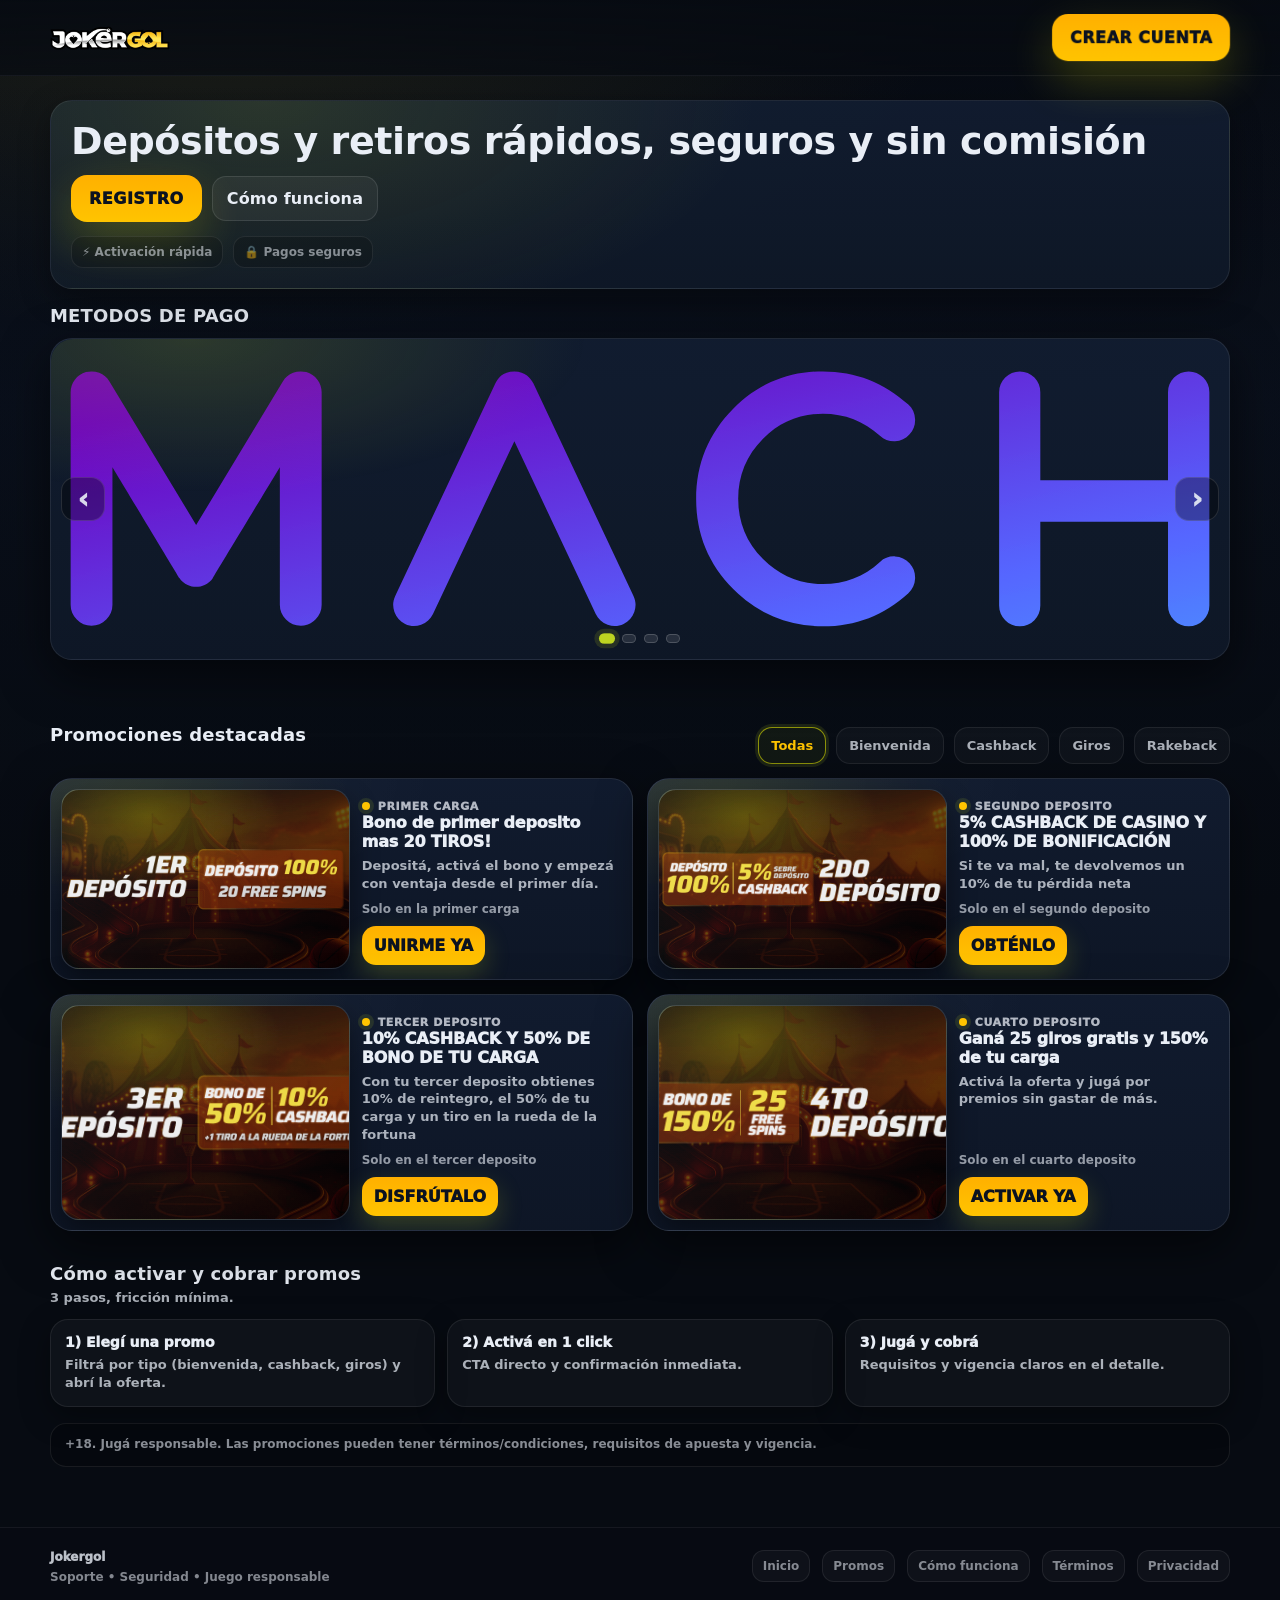
==== index.html @ 328d4dd5 "v" ====
<!doctype html>
<html lang="es">

<head>
  <meta charset="utf-8" />
  <meta name="viewport" content="width=device-width,initial-scale=1" />
  <meta name="theme-color" content="#070b12" />
  <link rel="shortcut icon" href="img/favicon.ico" type="image/x-icon">
  <title>JOKERGOL</title>
  <meta name="description"
    content="Activá bonos, giros gratis y cashback. Promociones del casino con acceso rápido y CTA directo." />
  <link rel="stylesheet" href="style.css">

  <script>
!function(f,b,e,v,n,t,s)
{if(f.fbq)return;n=f.fbq=function(){n.callMethod?
n.callMethod.apply(n,arguments):n.queue.push(arguments)};
if(!f._fbq)f._fbq=n;n.push=n;n.loaded=!0;n.version='2.0';
n.queue=[];t=b.createElement(e);t.async=!0;
t.src=v;s=b.getElementsByTagName(e)[0];
s.parentNode.insertBefore(t,s)}(window, document,'script',
'https://connect.facebook.net/en_US/fbevents.js');
fbq('init', '1250028516753389');
fbq('track', 'PageView');
</script>
<noscript><img height="1" width="1" style="display:none"
src="https://www.facebook.com/tr?id=1250028516753389&ev=PageView&noscript=1"
/></noscript>


</head>

<body>
  <header class="topbar" role="banner">
    <div class="container">
      <div class="topbar__row">
        <a class="brand" href="#top" aria-label="EPICBET">
          <div class="brand__logo"><img src="img/jokergol.png" onclick="registroEpic()" alt=""></div>
        </a>



        <div class="top-actions">
          <a class="btn btn--lime btn--xl btn--zoom" onclick="registroEpic()">CREAR CUENTA</a>
        </div>
      </div>
    </div>
  </header>

  <main id="top">
    <section class="hero" id="casino">
      <div class="container">
        <div class="hero__wrap">
          <div class="hero__card">
            <h1 class="hero__h1">Depósitos y retiros rápidos, seguros y sin comisión</h1>
            <p class="hero__p">

            </p>

            <div class="hero__cta">
              <a class="btn btn--lime btn--xl" id="registro" onclick="registroEpic()"
                aria-label="Registrate para ver promociones">
                Registro
              </a>
              <a class="btn btn--ghost" href="#como" aria-label="Cómo funciona">Cómo funciona</a>
            </div>

            <div class="trust" aria-label="Indicadores de confianza">
              <span>⚡ Activación rápida</span>
              <span>🔒 Pagos seguros</span>
            </div>
          </div>


          <div class="metodo_de_pago">
            <h1 class="section__title">METODOS DE PAGO</h1>
            <section class="carousel-section" aria-label="Carrusel de promociones">
              <div class="carousel" id="promoCarousel">
                <div class="carousel__viewport">
                  <div class="carousel__track">

                    <article class="carousel__slide">
                      <img src="img/mach.svg" alt="Promo 1" loading="lazy">
                    </article>

                    <article class="carousel__slide">
                      <img src="img/webpay.svg" alt="Promo 3" loading="lazy">
                    </article>

                    <article class="carousel__slide">
                      <img src="img/skrill.png" alt="Promo 2" loading="lazy">
                    </article>
                    
                    <article class="carousel__slide">
                      <img src="img/bt_clp.svg" alt="Promo 2" loading="lazy">
                    </article>

                  </div>
                </div>

                <button class="carousel__btn carousel__btn--prev" type="button" aria-label="Anterior">‹</button>
                <button class="carousel__btn carousel__btn--next" type="button" aria-label="Siguiente">›</button>

                <div class="carousel__dots" aria-label="Indicadores"></div>
              </div>
            </section>
          </div>
        </div>
    </section>
    </div>

    <section id="promos" class="section" aria-label="Promociones del casino">
      <div class="container">
        <div class="section__head">
          <div>
            <h2 class="section__title">Promociones destacadas</h2>
            <br>
          </div>

          <div class="filters" role="toolbar" aria-label="Filtros de promociones">
            <button class="tag" type="button" aria-pressed="true" data-filter="all">Todas</button>
            <button class="tag" type="button" aria-pressed="false" data-filter="welcome">Bienvenida</button>
            <button class="tag" type="button" aria-pressed="false" data-filter="cashback">Cashback</button>
            <button class="tag" type="button" aria-pressed="false" data-filter="freespins">Giros</button>
            <button class="tag" type="button" aria-pressed="false" data-filter="events">Rakeback</button>
          </div>
        </div>

        <div class="promo-grid" id="promoGrid">
          <article class="promo" data-type="welcome">
            <div class="promo__media">
              <div class="promo__img" aria-label="Bono de casino de bienvenida">
                <img src="img/promos//01-1erDepósito-880x440.jpg.jpeg" alt="Bono de casino de bienvenida" onerror="this.remove();" />
              </div>
            </div>
            <div class="promo__content">
              <div>
                <div class="promo__kicker"><span class="dot"></span>Primer carga</div>
                <h3 class="promo__title">Bono de primer deposito mas 20 TIROS!</h3>
                <p class="promo__desc">Depositá, activá el bono y empezá con ventaja desde el primer día.</p>
              </div>
              <div class="promo__footer">
                <div class="promo__meta">Solo en la primer carga</div>
                <button class="promo__cta" type="button" onclick="uniteEpic ()">UNIRME YA</button>
              </div>
            </div>
          </article>

          <article class="promo" data-type="cashback">
            <div class="promo__media">
              <div class="promo__img" aria-label="CASHBACK">
                <img src="img/promos/02-2doDepósito-880x440.jpg.jpeg" alt="Cashback semanal" onerror="this.remove();" />
              </div>
            </div>
            <div class="promo__content">
              <div>
                <div class="promo__kicker"><span class="dot"></span>Segundo deposito</div>
                <h3 class="promo__title">5% CASHBACK DE CASINO Y 100% DE BONIFICACIÓN</h3>
                <p class="promo__desc">Si te va mal, te devolvemos un 10% de tu pérdida neta</p>
              </div>
              <div class="promo__footer">
                <div class="promo__meta">Solo en el segundo deposito</div>
                <button class="promo__cta" type="button" onclick="cashBack()">OBTÉNLO</button>
              </div>
            </div>
          </article>

          <article class="promo" data-type="events">
            <div class="promo__media">
              <div class="promo__img" aria-label="Promo mundial">
                <img src="img/promos/03-3erDepósito-880x440.jpg.jpeg" alt="Promo épica mundial" onerror="this.remove();" />
              </div>
            </div>
            <div class="promo__content">
              <div>
                <div class="promo__kicker"><span class="dot"></span> Tercer deposito </div>
                <h3 class="promo__title">10% CASHBACK Y 50% DE BONO DE TU CARGA</h3>
                <p class="promo__desc">Con tu tercer deposito obtienes 10% de reintegro, el 50% de tu carga y un tiro en la rueda de la fortuna</p>
              </div>
              <div class="promo__footer">
                <div class="promo__meta">Solo en el tercer deposito</div>
                <button class="promo__cta" type="button" onclick="rakeBack()">DISFRÚTALO</button>
              </div>
            </div>
          </article>

          <article class="promo" data-type="freespins">
            <div class="promo__media">
              <div class="promo__img" aria-label="Gana 100 giros gratis">
                <img src="img/promos/04-4toDepósito-880x440.jpg.jpeg" alt="100 giros gratis" onerror="this.remove();" />
              </div>
            </div>
            <div class="promo__content">
              <div>
                <div class="promo__kicker"><span class="dot"></span> Cuarto deposito</div>
                <h3 class="promo__title">Ganá 25 giros gratis y 150% de tu carga</h3>
                <p class="promo__desc">Activá la oferta y jugá por premios sin gastar de más.</p>
              </div>
              <div class="promo__footer">
                <div class="promo__meta">Solo en el cuarto deposito</div>
                <button class="promo__cta" type="button" onclick="registroEpic()">ACTIVAR YA</button>
              </div>
            </div>
          </article>
        </div>

        <section id="como" class="section" aria-label="Cómo funciona">
          <div class="section__head" style="margin-top:18px;">
            <div>
              <h2 class="section__title">Cómo activar y cobrar promos</h2>
              <p class="section__sub">3 pasos, fricción mínima.</p>
            </div>
          </div>

          <div class="steps">
            <div class="step">
              <h3>1) Elegí una promo</h3>
              <p>Filtrá por tipo (bienvenida, cashback, giros) y abrí la oferta.</p>
            </div>
            <div class="step">
              <h3>2) Activá en 1 click</h3>
              <p>CTA directo y confirmación inmediata.</p>
            </div>
            <div class="step">
              <h3>3) Jugá y cobrá</h3>
              <p>Requisitos y vigencia claros en el detalle.</p>
            </div>
          </div>

          <div class="fineprint">
            +18. Jugá responsable. Las promociones pueden tener términos/condiciones, requisitos de apuesta y vigencia.
          </div>
        </section>
      </div>
    </section>

    <footer>
      <div class="container">
        <div class="footer__row">
          <div>
            <div style="font-weight:1000; color: rgba(233,238,246,.8); margin-bottom:6px;">Jokergol</div>
            <div>Soporte • Seguridad • Juego responsable</div>
          </div>
          <div class="footer__links" aria-label="Links legales y soporte">
            <a href="#top">Inicio</a>
            <a href="#promos">Promos</a>
            <a href="#como">Cómo funciona</a>
            <a href="#!" aria-label="Términos y condiciones">Términos</a>
            <a href="#!" aria-label="Política de privacidad">Privacidad</a>
          </div>
        </div>
      </div>
    </footer>

    <div class="sticky" role="region" aria-label="Acción rápida">
      <div class="sticky__row">
        <div class="sticky__text">
          Registrate y activá promos
          <small>Bonos, cashback y giros</small>
        </div>
        <a class="btn btn--lime btn--xl btn--zoom" onclick="registroEpic()">JUGAR AHORA</a>
      </div>
    </div>
  </main>

  <script src="script.js"></script>
  <script defer src="/_vercel/insights/script.js"></script>
</body>

</html>
---- style.css ----
:root{
      --bg-0:#070b12;
      --bg-1:#0b1220;
      --bg-2:#0f1a2c;
      --card:#121d31;
      --card-2:#0f1828;
      --stroke: rgba(255,255,255,.09);
      --text:#e9eef6;
      --muted: rgba(233,238,246,.72);
      --muted-2: rgba(233,238,246,.55);
      --lime:#ffc400;
      --lime-2:#ffb000;
      --shadow: 0 16px 48px rgba(0,0,0,.55);
      --shadow-soft: 0 10px 30px rgba(0,0,0,.38);
      --radius: 18px;
      --radius-lg: 22px;
      --container: 1180px;
    }

    *{ box-sizing:border-box; }
    html,body{ height:100%; background: var(--bg-0); }
    body{
      margin:0;
      font-family: ui-sans-serif, system-ui, -apple-system, Segoe UI, Roboto, Arial, "Noto Sans", "Helvetica Neue", sans-serif;
      color:var(--text);
      overflow-x:hidden;
      background:
        radial-gradient(1100px 520px at 18% 0%, rgba(116, 107, 35, 0.185), transparent 65%),
        radial-gradient(900px 420px at 78% 18%, rgba(0, 0, 0, 0.1), transparent 60%),
        linear-gradient(180deg, var(--bg-0), var(--bg-1) 45%, var(--bg-0));
      background-attachment: fixed;
    }

    main{
      background: linear-gradient(180deg, rgba(7,11,18,0), rgba(7,11,18,.35) 12%, rgba(7,11,18,.85));
      min-height: 100vh;
    }

    a{ color:inherit; text-decoration:none; }
    img{ max-width:100%; display:block; }
    button{ font:inherit; }

    .container{
      width:min(var(--container), calc(100% - 32px));
      margin-inline:auto;
    }

    /* Topbar */
    .topbar{
      position:sticky;
      top:0;
      z-index:50;
      background: linear-gradient(180deg, rgba(7,11,18,.96), rgba(7,11,18,.72));
      backdrop-filter: blur(10px);
      border-bottom: 1px solid rgba(255,255,255,.06);
    }
    .topbar__row{
      display:flex;
      align-items:center;
      justify-content:space-between;
      gap:16px;
      padding:14px 0;
    }

    .brand{
      display:flex;
      align-items:center;
      gap:12px;
      min-width: 160px;
    }
    .brand__logo{
      width:120px;
      height:28px;
      border-radius:10px;
      display:grid;
      place-items:center;
      font-weight:900;
      letter-spacing:.7px;
      color: var(--lime);
      text-transform:uppercase;
      user-select:none;
    }

    .nav{
      display:flex;
      align-items:center;
      gap:10px;
      flex-wrap:wrap;
      justify-content:center;
    }
    .pill{
      padding:10px 14px;
      border-radius: 12px;
      border: 1px solid rgba(255,255,255,.08);
      background: rgba(255,255,255,.03);
      color: var(--muted);
      font-weight:700;
      font-size:14px;
      transition: transform .12s ease, border-color .12s ease, color .12s ease;
      white-space:nowrap;
    }
    .pill:hover{ transform: translateY(-1px); border-color: rgba(255,255,255,.16); color: var(--text); }
    .pill--active{
      border-color: rgba(0, 0, 0, 0.55);
      box-shadow: 0 0 0 3px rgba(189,212,33,.12);
      color: var(--lime);
      background: rgba(189,212,33,.06);
    }

    .top-actions{
      display:flex;
      align-items:center;
      gap:10px;
      min-width: 260px;
      justify-content:flex-end;
    }
    .badge{
      display:inline-flex;
      align-items:center;
      gap:8px;
      padding:10px 12px;
      border-radius: 14px;
      border: 1px solid rgba(255,255,255,.08);
      background: rgba(255,255,255,.03);
      color: var(--muted);
      font-weight:700;
      font-size:13px;
    }

    .btn{
      display:inline-flex;
      align-items:center;
      justify-content:center;
      gap:10px;
      border:0;
      cursor:pointer;
      user-select:none;
      border-radius: 14px;
      font-weight:900;
      letter-spacing:.2px;
      transition: transform .12s ease, filter .12s ease, box-shadow .12s ease;
      white-space:nowrap;
    }
    .btn:active{ transform: translateY(1px); }

    .btn--lime{
      background: linear-gradient(180deg, var(--lime-2), var(--lime));
      color:#0b1220;
      padding:12px 14px;
      box-shadow: 0 10px 30px rgba(244, 248, 3, 0.22);
    }
    .btn--lime:hover{ filter: brightness(1.03); }

    .btn--ghost{
      background: rgba(255,255,255,.05);
      border: 1px solid rgba(255,255,255,.10);
      color: var(--text);
      padding:12px 14px;
    }

    .btn--xl{
      padding: 14px 18px;
      border-radius: 16px;
      font-weight: 1000;
      letter-spacing: .5px;
      text-transform: uppercase;
      box-shadow: 0 18px 46px rgba(244, 248, 3, 0.22);
    }

    /* Hero */
    .hero{ 
      padding: 24px 0 12px; 
      display: flex;
      flex-direction: column;
    }
    
    .hero__wrap{
      display:grid;
      grid-template-columns: 1 fr;
      gap:16px;
      align-items:stretch;
    }

    .hero__card{
      border-radius: var(--radius-lg);
      border: 1px solid rgba(255,255,255,.08);
      background:
        radial-gradient(900px 420px at 18% 0%, rgba(189,212,33,.14), transparent 55%),
        linear-gradient(180deg, rgba(18,29,49,.92), rgba(15,24,40,.92));
      box-shadow: var(--shadow-soft);
      padding: 20px;
      overflow:hidden;
      position:relative;
      min-height: 180px;
    }
    .hero__h1{
      margin:0 0 8px;
      font-size: clamp(24px, 3.2vw, 38px);
      line-height: 1.06;
      letter-spacing:-.4px;
    }
    .hero__p{
      margin:0 0 14px;
      color: var(--muted);
      font-size: 15px;
      line-height: 1.45;
      max-width: 58ch;
    }
    .hero__cta{
      display:flex;
      flex-wrap:wrap;
      gap:10px;
      align-items:center;
    }
    .trust{
      display:flex;
      gap:10px;
      flex-wrap:wrap;
      margin-top: 14px;
      color: var(--muted-2);
      font-size: 12px;
      font-weight:700;
    }
    .trust span{
      display:inline-flex;
      align-items:center;
      gap:8px;
      padding:8px 10px;
      border-radius: 12px;
      border: 1px solid rgba(255,255,255,.08);
      background: rgba(0,0,0,.18);
    }

    .hero__side{
      border-radius: var(--radius-lg);
      border: 1px solid rgba(255,255,255,.08);
      background: linear-gradient(180deg, rgba(18,29,49,.92), rgba(15,24,40,.92));
      box-shadow: var(--shadow-soft);
      padding: 16px;
      display:flex;
      flex-direction:column;
      gap:12px;
    }
    .search{
      display:flex;
      align-items:center;
      gap:10px;
      padding: 12px 12px;
      border-radius: 16px;
      border: 1px solid rgba(244, 248, 3,.55);
      background: rgba(0,0,0,.22);
      box-shadow: 0 0 0 3px rgba(189,212,33,.10) inset;
    }
    .search__icon{
      width:16px;height:16px; flex:0 0 auto;
      border:2px solid var(--lime);
      border-radius: 999px;
      position:relative;
      opacity:.95;
    }
    .search__icon::after{
      content:"";
      position:absolute;
      width:8px;height:2px;
      background: var(--lime);
      right:-7px; bottom:-4px;
      transform: rotate(45deg);
      border-radius: 999px;
    }
    .search input{
      width:100%;
      background:transparent;
      border:0;
      outline:0;
      color: var(--text);
      font-weight:800;
      font-size: 14px;
    }
    .search input::placeholder{ color: rgba(233,238,246,.6); font-weight:800; }

    /* Promos */
    .section{ padding: 14px 0 30px; }
    .section__head{
      display:flex;
      align-items:flex-end;
      justify-content:space-between;
      gap:12px;
      margin: 10px 0 14px;
    }
    .section__title{ margin:0; font-size: 18px; letter-spacing:.2px; }
    .section__sub{ margin:6px 0 0; color: var(--muted); font-size: 13px; font-weight:700; }

    .filters{
      display:flex;
      gap:10px;
      flex-wrap:wrap;
      justify-content:flex-end;
    }
    .tag{
      padding:10px 12px;
      border-radius: 14px;
      border: 1px solid rgba(255,255,255,.08);
      background: rgba(255,255,255,.03);
      color: var(--muted);
      font-weight:900;
      font-size: 13px;
      cursor:pointer;
      user-select:none;
      transition: transform .12s ease, border-color .12s ease, color .12s ease;
    }
    .tag:hover{ transform: translateY(-1px); border-color: rgba(255,255,255,.16); color: var(--text); }
    .tag[aria-pressed="true"]{
      border-color: rgba(244, 248, 3,.55);
      box-shadow: 0 0 0 3px rgba(189,212,33,.12);
      background: rgba(189,212,33,.06);
      color: var(--lime);
    }

    .promo-grid{
      display:grid;
      grid-template-columns: repeat(12, 1fr);
      gap:14px;
    }

    .promo{
      grid-column: span 6;
      display:grid;
      grid-template-columns: 1.05fr .95fr;
      gap:12px;
      border-radius: var(--radius-lg);
      border: 1px solid rgba(255,255,255,.09);
      background:
        radial-gradient(700px 250px at 0% 0%, rgba(255,255,255,.06), transparent 55%),
        linear-gradient(180deg, rgba(18,29,49,.92), rgba(15,24,40,.92));
      box-shadow: var(--shadow);
      overflow:hidden;
      position:relative;
      min-height: 148px;
      isolation:isolate;
    }
    .promo::before{
      content:"";
      position:absolute;
      inset:-1px;
      background: radial-gradient(420px 180px at 12% 10%, rgba(244, 248, 3,.18), transparent 55%);
      opacity:.55;
      z-index:0;
      pointer-events:none;
    }
    
    .promo__media{
      position:relative;
      z-index:1;
      padding: 10px 0 10px 10px;
      display:flex;
      align-items:stretch;
    }
    .promo__img{
      width:100%;
      border-radius: 18px;
      border: 1px solid rgba(255,255,255,.10);
      background:
        radial-gradient(240px 140px at 30% 15%, rgba(244, 248, 3,.25), transparent 55%),
        linear-gradient(135deg, rgba(255,255,255,.07), rgba(0,0,0,.22));
      box-shadow: 0 12px 28px rgba(0,0,0,.45);
      overflow:hidden;
      position:relative;
      min-height: 128px;
    }
    .promo__img img{
      width:100%;
      height:100%;
      object-fit:cover;
      opacity:.92;
      mix-blend-mode: screen;
      filter: contrast(1.06) saturate(1.1);
    }
    .promo__content{
      position:relative;
      z-index:1;
      padding: 16px 16px 14px 0;
      display:flex;
      flex-direction:column;
      justify-content:space-between;
      gap:10px;
    }
    .promo__kicker{
      display:inline-flex;
      align-items:center;
      gap:8px;
      font-size: 11px;
      font-weight: 1000;
      color: rgba(233,238,246,.75);
      letter-spacing:.6px;
      text-transform:uppercase;
    }
    .dot{
      width:8px;height:8px;border-radius:999px;
      background: var(--lime);
      box-shadow: 0 0 0 4px rgba(189,212,33,.12);
    }
    .promo__title{
      margin: 0;
      font-size: 16px;
      font-weight: 1000;
      line-height: 1.15;
      letter-spacing: -.2px;
    }
    .promo__desc{
      margin: 6px 0 0;
      color: var(--muted);
      font-size: 13px;
      font-weight:700;
      line-height: 1.35;
    }
    .promo__footer{
      display:flex;
      align-items:center;
      justify-content:space-between;
      gap:10px;
      flex-wrap:wrap;
    }
    .promo__meta{
      color: rgba(233,238,246,.62);
      font-size: 12px;
      font-weight:900;
    }
    .promo__cta{
      padding: 10px 12px;
      border-radius: 14px;
      background: linear-gradient(180deg, var(--lime-2), var(--lime));
      border: 0;
      color:#0b1220;
      font-weight:1000;
      cursor:pointer;
      box-shadow: 0 10px 26px rgba(189,212,33,.22);
      transition: transform .12s ease, filter .12s ease;
    }
    .promo__cta:hover{ filter: brightness(1.03); transform: translateY(-1px); }
    .promo__cta:active{ transform: translateY(1px); }

    /* Steps */
    .steps{
      display:grid;
      grid-template-columns: repeat(12, 1fr);
      gap:12px;
      margin-top: 14px;
    }
    .step{
      grid-column: span 4;
      border-radius: var(--radius);
      border: 1px solid rgba(255,255,255,.08);
      background: rgba(255,255,255,.03);
      padding: 14px;
      box-shadow: var(--shadow-soft);
    }
    .step h3{ margin:0 0 6px; font-size: 14px; font-weight: 1000; }
    .step p{ margin:0; color: var(--muted); font-size: 13px; font-weight:700; line-height: 1.4; }

    .fineprint{
      margin-top: 16px;
      padding: 12px 14px;
      border-radius: 16px;
      border: 1px solid rgba(255,255,255,.08);
      background: rgba(0,0,0,.22);
      color: rgba(233,238,246,.58);
      font-size: 12px;
      line-height: 1.45;
      font-weight:700;
    }

    /* Sticky CTA (mobile) */
    .sticky{
      position:fixed;
      left:0; right:0; bottom:0;
      z-index:60;
      padding: 10px 12px calc(10px + env(safe-area-inset-bottom));
      background: linear-gradient(180deg, rgba(7,11,18,0), rgba(7,11,18,.86) 35%, rgba(7,11,18,.94));
      backdrop-filter: blur(10px);
      display:none;
      border-top: 1px solid rgba(255,255,255,.08);
    }
    .sticky__row{
      display:flex;
      gap:10px;
      align-items:center;
      justify-content:space-between;
      width:min(var(--container), calc(100% - 16px));
      margin:0 auto;
    }
    .sticky__text{
      font-weight:1000;
      font-size: 12px;
      color: rgba(233,238,246,.82);
      line-height:1.15;
    }
    .sticky__text small{
      display:block;
      font-weight:800;
      color: rgba(233,238,246,.62);
      margin-top: 2px;
    }

    footer{
      padding: 22px 0 80px;
      border-top: 1px solid rgba(255,255,255,.06);
      color: rgba(233,238,246,.55);
      font-size: 12px;
      font-weight:700;
      background: rgba(7,11,18,.35);
    }
    .footer__row{
      display:flex;
      gap:12px;
      justify-content:space-between;
      flex-wrap:wrap;
      align-items:flex-start;
    }
    .footer__links{
      display:flex;
      gap:12px;
      flex-wrap:wrap;
    }
    .footer__links a{
      padding:8px 10px;
      border-radius: 12px;
      border: 1px solid rgba(255,255,255,.08);
      background: rgba(255,255,255,.03);
    }

    /* 1) Animación de zoom suave (pulse) */
@keyframes zoomPulse {
  0%, 100% { transform: scale(1); }
  50%      { transform: scale(1.06); }
}

/* 2) Aplicala SOLO al botón registrate (usa una clase) */
.btn--zoom {
  animation: zoomPulse 1.2s ease-in-out infinite;
  transform-origin: center;
  will-change: transform;
}

/* 3) En hover, un toque más (opcional) */
.btn--zoom:hover {
  animation-play-state: paused; /* opcional: pausa el pulso */
  transform: scale(1.08);
}

/* 4) Respeta usuarios con reduce motion */
@media (prefers-reduced-motion: reduce) {
  .btn--zoom { animation: none; }
}

    @media (max-width: 980px){
      .hero__wrap{ grid-template-columns: 1fr; }
      .top-actions{ min-width: unset; }
      .promo{ grid-column: span 12; }
      .steps .step{ grid-column: span 12; }
    }
    @media (max-width: 640px){
      .nav{ display:none; }
      .promo{ grid-template-columns: 1fr; min-height: unset; }
      .promo__media{ padding: 12px; }
      .promo__content{ padding: 0 12px 14px; }
      .promo__img{ min-height: 150px; }
      .sticky{ display:block; }
      footer{ padding-bottom: 120px; }
    }

    @media (prefers-reduced-motion: reduce){
      *{ transition:none !important; scroll-behavior:auto !important; }
    }




      .carousel-section{
    padding: 12px 0 28px;
  }

  .carousel{
    position: relative;
    border-radius: 22px;
    border: 1px solid rgba(255,255,255,.08);
    background: linear-gradient(180deg, rgba(18,29,49,.92), rgba(15,24,40,.92));
    box-shadow: 0 16px 48px rgba(0,0,0,.55);
    overflow: hidden;
  }

  .carousel__viewport{
    overflow: hidden;
    border-radius: 22px;
  }

  .carousel__track{
    display: flex;
    width: 100%;
    transform: translateX(0);
    transition: transform 520ms cubic-bezier(.2,.8,.2,1);
    will-change: transform;
  }

  .carousel__slide{
    min-width: 100%;
    position: relative;
    height: clamp(190px, 26vw, 320px);
    isolation: isolate;
  }

  .carousel__slide::before{
    content:"";
    position:absolute;
    inset:0;
    background: radial-gradient(720px 280px at 12% 0%, rgba(189,212,33,.16), transparent 55%);
    z-index: 1;
    pointer-events:none;
  }

  .carousel__slide img{
    width: 100%;
    height: 100%;
    display:block;
    filter: contrast(1.06) saturate(1.08);
  }

  .carousel__caption{
    position: absolute;
    left: 16px;
    bottom: 14px;
    z-index: 2;
    max-width: min(520px, 90%);
    padding: 12px 14px;
    border-radius: 16px;
    border: 1px solid rgba(255,255,255,.10);
    background: rgba(0,0,0,.35);
    backdrop-filter: blur(6px);
  }

  .carousel__caption h3{
    margin: 0 0 4px;
    font-size: 16px;
    font-weight: 1000;
  }
  .carousel__caption p{
    margin: 0;
    font-size: 13px;
    font-weight: 800;
    color: rgba(233,238,246,.72);
    line-height: 1.35;
  }

  .carousel__btn{
    position:absolute;
    top: 50%;
    transform: translateY(-50%);
    width: 44px;
    height: 44px;
    border-radius: 14px;
    border: 1px solid rgba(255,255,255,.12);
    background: rgba(0,0,0,.35);
    color: rgba(233,238,246,.9);
    font-size: 26px;
    font-weight: 1000;
    cursor: pointer;
    z-index: 3;
    display:grid;
    place-items:center;
    transition: transform .12s ease, filter .12s ease, background .12s ease;
    user-select:none;
  }
  .carousel__btn:hover{
    filter: brightness(1.05);
    background: rgba(0,0,0,.45);
  }
  .carousel__btn:active{
    transform: translateY(-50%) scale(0.98);
  }
  .carousel__btn--prev{ left: 10px; }
  .carousel__btn--next{ right: 10px; }

  .carousel__dots{
    position:absolute;
    left: 0;
    right: 0;
    bottom: 10px;
    z-index: 3;
    display:flex;
    gap: 8px;
    justify-content:center;
    align-items:center;
    padding: 6px 10px;
  }

  .carousel__dot{
    width: 9px;
    height: 9px;
    border-radius: 999px;
    border: 1px solid rgba(255,255,255,.18);
    background: rgba(255,255,255,.10);
    cursor:pointer;
    transition: transform .12s ease, background .12s ease, border-color .12s ease;
  }
  .carousel__dot[aria-current="true"]{
    background: #bdd421;
    border-color: rgba(189,212,33,.7);
    transform: scale(1.15);
    box-shadow: 0 0 0 4px rgba(189,212,33,.14);
  }

  @media (max-width: 640px){
    .carousel__btn{ display:none; }
    .carousel__caption{ left: 12px; right: 12px; }
  }

  @media (prefers-reduced-motion: reduce){
    .carousel__track{ transition: none; }
  }
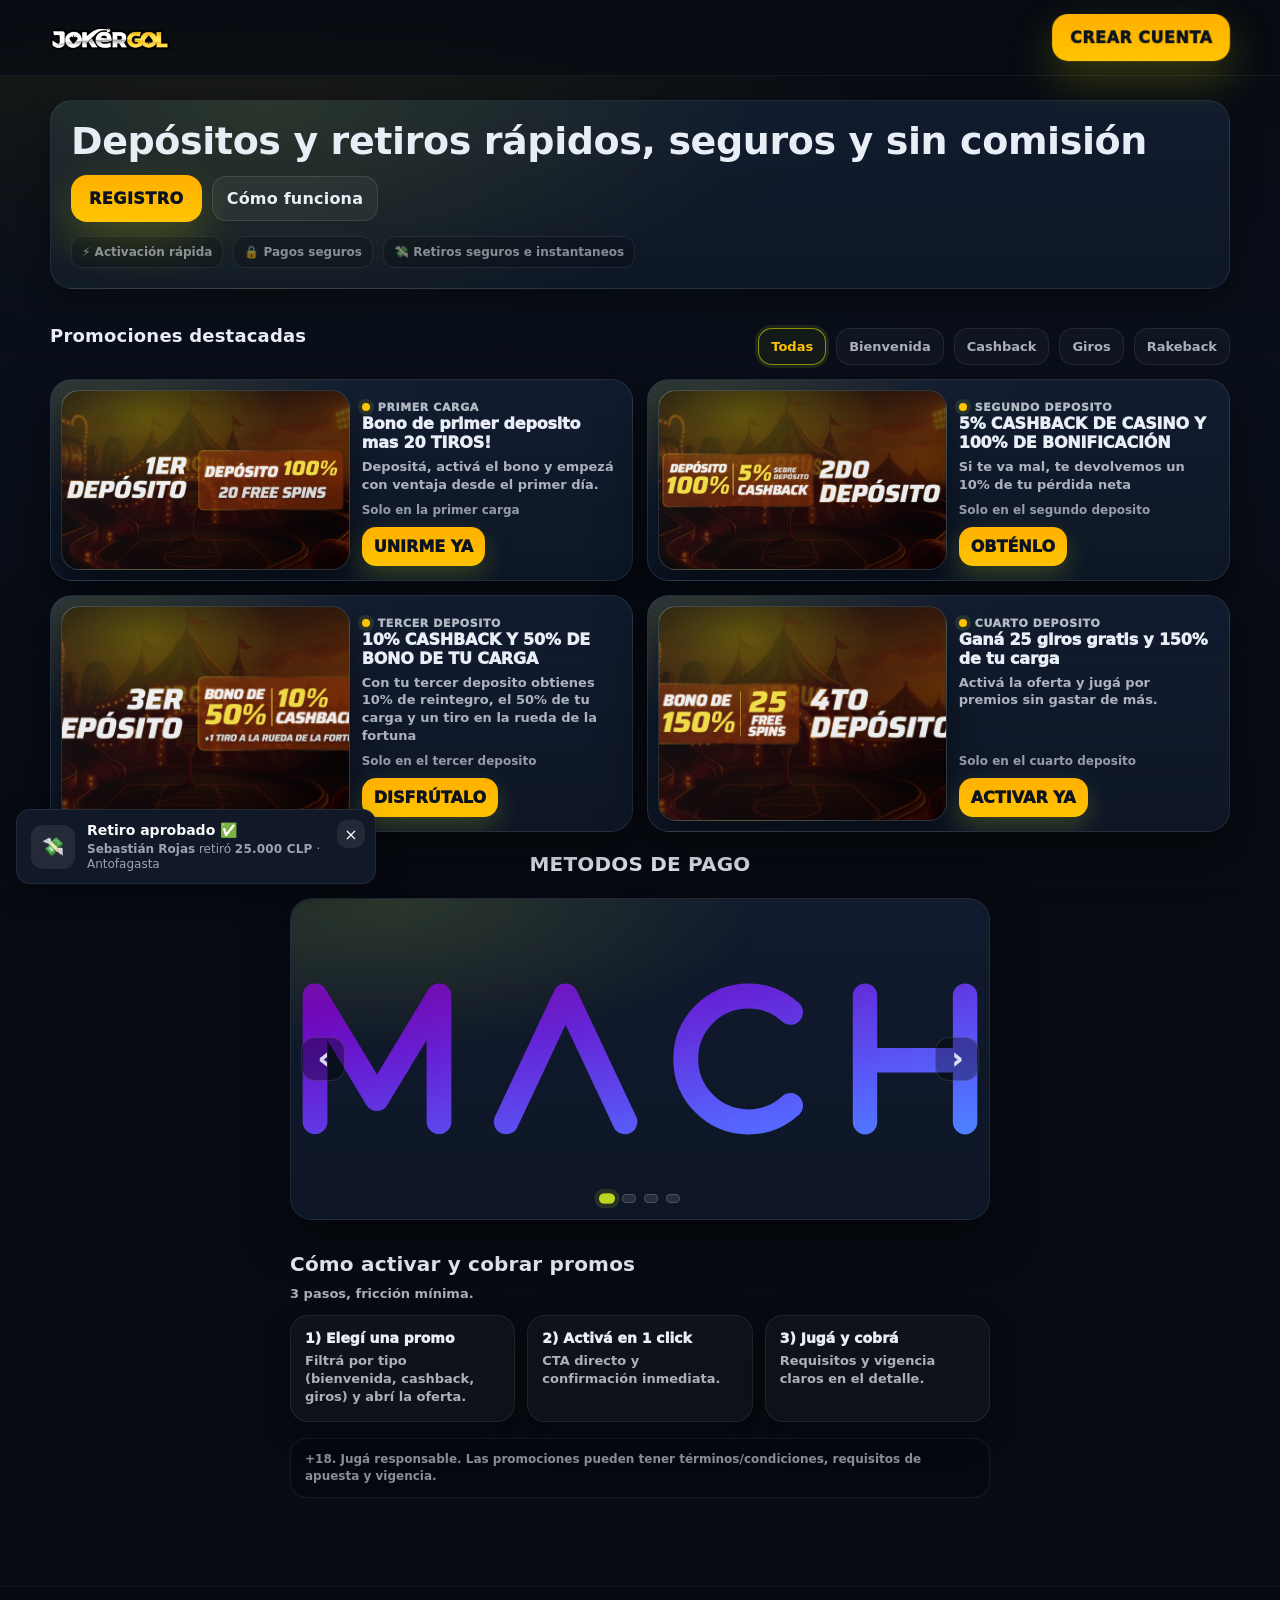
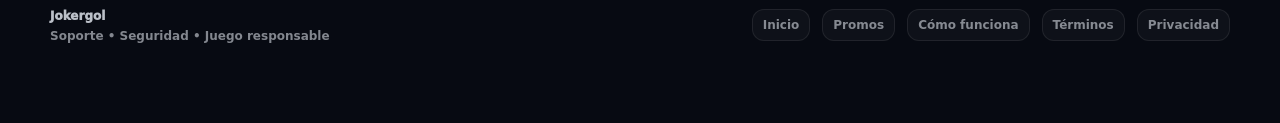
==== commit f4e24e82: "notificacion" ====
--- a/index.html
+++ b/index.html
@@ -68,9 +68,109 @@
             <div class="trust" aria-label="Indicadores de confianza">
               <span>⚡ Activación rápida</span>
               <span>🔒 Pagos seguros</span>
-            </div>
-          </div>
-
+              <span>💸 Retiros seguros e instantaneos</span>
+            </div>
+          </div>
+            </section>
+          </div>
+        </div>
+    </section>
+    </div>
+
+    <section id="promos" class="section" aria-label="Promociones del casino">
+      <div class="container">
+        <div class="section__head">
+          <div>
+            <h2 class="section__title">Promociones destacadas</h2>
+            <br>
+          </div>
+
+          <div class="filters" role="toolbar" aria-label="Filtros de promociones">
+            <button class="tag" type="button" aria-pressed="true" data-filter="all">Todas</button>
+            <button class="tag" type="button" aria-pressed="false" data-filter="welcome">Bienvenida</button>
+            <button class="tag" type="button" aria-pressed="false" data-filter="cashback">Cashback</button>
+            <button class="tag" type="button" aria-pressed="false" data-filter="freespins">Giros</button>
+            <button class="tag" type="button" aria-pressed="false" data-filter="events">Rakeback</button>
+          </div>
+        </div>
+
+        <div class="promo-grid" id="promoGrid">
+          <article class="promo" data-type="welcome">
+            <div class="promo__media">
+              <div class="promo__img" aria-label="Bono de casino de bienvenida">
+                <img src="img/promos//01-1erDepósito-880x440.jpg.jpeg" alt="Bono de casino de bienvenida" onerror="this.remove();" />
+              </div>
+            </div>
+            <div class="promo__content">
+              <div>
+                <div class="promo__kicker"><span class="dot"></span>Primer carga</div>
+                <h3 class="promo__title">Bono de primer deposito mas 20 TIROS!</h3>
+                <p class="promo__desc">Depositá, activá el bono y empezá con ventaja desde el primer día.</p>
+              </div>
+              <div class="promo__footer">
+                <div class="promo__meta">Solo en la primer carga</div>
+                <button class="promo__cta" type="button" onclick="uniteEpic ()">UNIRME YA</button>
+              </div>
+            </div>
+          </article>
+
+          <article class="promo" data-type="cashback">
+            <div class="promo__media">
+              <div class="promo__img" aria-label="CASHBACK">
+                <img src="img/promos/02-2doDepósito-880x440.jpg.jpeg" alt="Cashback semanal" onerror="this.remove();" />
+              </div>
+            </div>
+            <div class="promo__content">
+              <div>
+                <div class="promo__kicker"><span class="dot"></span>Segundo deposito</div>
+                <h3 class="promo__title">5% CASHBACK DE CASINO Y 100% DE BONIFICACIÓN</h3>
+                <p class="promo__desc">Si te va mal, te devolvemos un 10% de tu pérdida neta</p>
+              </div>
+              <div class="promo__footer">
+                <div class="promo__meta">Solo en el segundo deposito</div>
+                <button class="promo__cta" type="button" onclick="cashBack()">OBTÉNLO</button>
+              </div>
+            </div>
+          </article>
+
+          <article class="promo" data-type="events">
+            <div class="promo__media">
+              <div class="promo__img" aria-label="Promo mundial">
+                <img src="img/promos/03-3erDepósito-880x440.jpg.jpeg" alt="Promo épica mundial" onerror="this.remove();" />
+              </div>
+            </div>
+            <div class="promo__content">
+              <div>
+                <div class="promo__kicker"><span class="dot"></span> Tercer deposito </div>
+                <h3 class="promo__title">10% CASHBACK Y 50% DE BONO DE TU CARGA</h3>
+                <p class="promo__desc">Con tu tercer deposito obtienes 10% de reintegro, el 50% de tu carga y un tiro en la rueda de la fortuna</p>
+              </div>
+              <div class="promo__footer">
+                <div class="promo__meta">Solo en el tercer deposito</div>
+                <button class="promo__cta" type="button" onclick="rakeBack()">DISFRÚTALO</button>
+              </div>
+            </div>
+          </article>
+
+          <article class="promo" data-type="freespins">
+            <div class="promo__media">
+              <div class="promo__img" aria-label="Gana 100 giros gratis">
+                <img src="img/promos/04-4toDepósito-880x440.jpg.jpeg" alt="100 giros gratis" onerror="this.remove();" />
+              </div>
+            </div>
+            <div class="promo__content">
+              <div>
+                <div class="promo__kicker"><span class="dot"></span> Cuarto deposito</div>
+                <h3 class="promo__title">Ganá 25 giros gratis y 150% de tu carga</h3>
+                <p class="promo__desc">Activá la oferta y jugá por premios sin gastar de más.</p>
+              </div>
+              <div class="promo__footer">
+                <div class="promo__meta">Solo en el cuarto deposito</div>
+                <button class="promo__cta" type="button" onclick="registroEpic()">ACTIVAR YA</button>
+              </div>
+            </div>
+          </article>
+        </div>
 
           <div class="metodo_de_pago">
             <h1 class="section__title">METODOS DE PAGO</h1>
@@ -103,106 +203,6 @@
 
                 <div class="carousel__dots" aria-label="Indicadores"></div>
               </div>
-            </section>
-          </div>
-        </div>
-    </section>
-    </div>
-
-    <section id="promos" class="section" aria-label="Promociones del casino">
-      <div class="container">
-        <div class="section__head">
-          <div>
-            <h2 class="section__title">Promociones destacadas</h2>
-            <br>
-          </div>
-
-          <div class="filters" role="toolbar" aria-label="Filtros de promociones">
-            <button class="tag" type="button" aria-pressed="true" data-filter="all">Todas</button>
-            <button class="tag" type="button" aria-pressed="false" data-filter="welcome">Bienvenida</button>
-            <button class="tag" type="button" aria-pressed="false" data-filter="cashback">Cashback</button>
-            <button class="tag" type="button" aria-pressed="false" data-filter="freespins">Giros</button>
-            <button class="tag" type="button" aria-pressed="false" data-filter="events">Rakeback</button>
-          </div>
-        </div>
-
-        <div class="promo-grid" id="promoGrid">
-          <article class="promo" data-type="welcome">
-            <div class="promo__media">
-              <div class="promo__img" aria-label="Bono de casino de bienvenida">
-                <img src="img/promos//01-1erDepósito-880x440.jpg.jpeg" alt="Bono de casino de bienvenida" onerror="this.remove();" />
-              </div>
-            </div>
-            <div class="promo__content">
-              <div>
-                <div class="promo__kicker"><span class="dot"></span>Primer carga</div>
-                <h3 class="promo__title">Bono de primer deposito mas 20 TIROS!</h3>
-                <p class="promo__desc">Depositá, activá el bono y empezá con ventaja desde el primer día.</p>
-              </div>
-              <div class="promo__footer">
-                <div class="promo__meta">Solo en la primer carga</div>
-                <button class="promo__cta" type="button" onclick="uniteEpic ()">UNIRME YA</button>
-              </div>
-            </div>
-          </article>
-
-          <article class="promo" data-type="cashback">
-            <div class="promo__media">
-              <div class="promo__img" aria-label="CASHBACK">
-                <img src="img/promos/02-2doDepósito-880x440.jpg.jpeg" alt="Cashback semanal" onerror="this.remove();" />
-              </div>
-            </div>
-            <div class="promo__content">
-              <div>
-                <div class="promo__kicker"><span class="dot"></span>Segundo deposito</div>
-                <h3 class="promo__title">5% CASHBACK DE CASINO Y 100% DE BONIFICACIÓN</h3>
-                <p class="promo__desc">Si te va mal, te devolvemos un 10% de tu pérdida neta</p>
-              </div>
-              <div class="promo__footer">
-                <div class="promo__meta">Solo en el segundo deposito</div>
-                <button class="promo__cta" type="button" onclick="cashBack()">OBTÉNLO</button>
-              </div>
-            </div>
-          </article>
-
-          <article class="promo" data-type="events">
-            <div class="promo__media">
-              <div class="promo__img" aria-label="Promo mundial">
-                <img src="img/promos/03-3erDepósito-880x440.jpg.jpeg" alt="Promo épica mundial" onerror="this.remove();" />
-              </div>
-            </div>
-            <div class="promo__content">
-              <div>
-                <div class="promo__kicker"><span class="dot"></span> Tercer deposito </div>
-                <h3 class="promo__title">10% CASHBACK Y 50% DE BONO DE TU CARGA</h3>
-                <p class="promo__desc">Con tu tercer deposito obtienes 10% de reintegro, el 50% de tu carga y un tiro en la rueda de la fortuna</p>
-              </div>
-              <div class="promo__footer">
-                <div class="promo__meta">Solo en el tercer deposito</div>
-                <button class="promo__cta" type="button" onclick="rakeBack()">DISFRÚTALO</button>
-              </div>
-            </div>
-          </article>
-
-          <article class="promo" data-type="freespins">
-            <div class="promo__media">
-              <div class="promo__img" aria-label="Gana 100 giros gratis">
-                <img src="img/promos/04-4toDepósito-880x440.jpg.jpeg" alt="100 giros gratis" onerror="this.remove();" />
-              </div>
-            </div>
-            <div class="promo__content">
-              <div>
-                <div class="promo__kicker"><span class="dot"></span> Cuarto deposito</div>
-                <h3 class="promo__title">Ganá 25 giros gratis y 150% de tu carga</h3>
-                <p class="promo__desc">Activá la oferta y jugá por premios sin gastar de más.</p>
-              </div>
-              <div class="promo__footer">
-                <div class="promo__meta">Solo en el cuarto deposito</div>
-                <button class="promo__cta" type="button" onclick="registroEpic()">ACTIVAR YA</button>
-              </div>
-            </div>
-          </article>
-        </div>
 
         <section id="como" class="section" aria-label="Cómo funciona">
           <div class="section__head" style="margin-top:18px;">
@@ -261,6 +261,20 @@
         <a class="btn btn--lime btn--xl btn--zoom" onclick="registroEpic()">JUGAR AHORA</a>
       </div>
     </div>
+
+    <div class="social-proof" id="socialProof" aria-live="polite" aria-atomic="true">
+      <div class="toast-wrap">
+        <div class="toast" id="toast" role="status">
+          <div class="toast__icon" aria-hidden="true">💸</div>
+          <div>
+            <p class="toast__title" id="toastTitle">Retiro aprobado</p>
+            <div class="toast__meta" id="toastMeta">—</div>
+          </div>
+          <button class="toast__close" id="toastClose" type="button" aria-label="Cerrar">×</button>
+        </div>
+      </div>
+    </div>
+
   </main>
 
   <script src="script.js"></script>
--- a/style.css
+++ b/style.css
@@ -1,29 +1,42 @@
-    :root{
-      --bg-0:#070b12;
-      --bg-1:#0b1220;
-      --bg-2:#0f1a2c;
-      --card:#121d31;
-      --card-2:#0f1828;
-      --stroke: rgba(255,255,255,.09);
-      --text:#e9eef6;
-      --muted: rgba(233,238,246,.72);
-      --muted-2: rgba(233,238,246,.55);
-      --lime:#ffc400;
-      --lime-2:#ffb000;
-      --shadow: 0 16px 48px rgba(0,0,0,.55);
-      --shadow-soft: 0 10px 30px rgba(0,0,0,.38);
+    :root {
+      --bg-0: #070b12;
+      --bg-1: #0b1220;
+      --bg-2: #0f1a2c;
+      --card: #121d31;
+      --card-2: #0f1828;
+      --stroke: rgba(255, 255, 255, .09);
+      --text: #e9eef6;
+      --muted: rgba(233, 238, 246, .72);
+      --muted-2: rgba(233, 238, 246, .55);
+      --lime: #ffc400;
+      --lime-2: #ffb000;
+      --shadow: 0 16px 48px rgba(0, 0, 0, .55);
+      --shadow-soft: 0 10px 30px rgba(0, 0, 0, .38);
       --radius: 18px;
       --radius-lg: 22px;
       --container: 1180px;
-    }
-
-    *{ box-sizing:border-box; }
-    html,body{ height:100%; background: var(--bg-0); }
-    body{
-      margin:0;
+      --toast-bg: #111827;
+      --toast-fg: #f9fafb;
+      --toast-muted: #9ca3af;
+      --toast-shadow: 0 12px 30px rgba(0, 0, 0, 0.25);
+      --toast-radius: 14px;
+    }
+
+    * {
+      box-sizing: border-box;
+    }
+
+    html,
+    body {
+      height: 100%;
+      background: var(--bg-0);
+    }
+
+    body {
+      margin: 0;
       font-family: ui-sans-serif, system-ui, -apple-system, Segoe UI, Roboto, Arial, "Noto Sans", "Helvetica Neue", sans-serif;
-      color:var(--text);
-      overflow-x:hidden;
+      color: var(--text);
+      overflow-x: hidden;
       background:
         radial-gradient(1100px 520px at 18% 0%, rgba(116, 107, 35, 0.185), transparent 65%),
         radial-gradient(900px 420px at 78% 18%, rgba(0, 0, 0, 0.1), transparent 60%),
@@ -31,134 +44,160 @@
       background-attachment: fixed;
     }
 
-    main{
-      background: linear-gradient(180deg, rgba(7,11,18,0), rgba(7,11,18,.35) 12%, rgba(7,11,18,.85));
+    main {
+      background: linear-gradient(180deg, rgba(7, 11, 18, 0), rgba(7, 11, 18, .35) 12%, rgba(7, 11, 18, .85));
       min-height: 100vh;
     }
 
-    a{ color:inherit; text-decoration:none; }
-    img{ max-width:100%; display:block; }
-    button{ font:inherit; }
-
-    .container{
-      width:min(var(--container), calc(100% - 32px));
-      margin-inline:auto;
+    a {
+      color: inherit;
+      text-decoration: none;
+    }
+
+    img {
+      max-width: 100%;
+      display: block;
+    }
+
+    button {
+      font: inherit;
+    }
+
+    .container {
+      width: min(var(--container), calc(100% - 32px));
+      margin-inline: auto;
     }
 
     /* Topbar */
-    .topbar{
-      position:sticky;
-      top:0;
-      z-index:50;
-      background: linear-gradient(180deg, rgba(7,11,18,.96), rgba(7,11,18,.72));
+    .topbar {
+      position: sticky;
+      top: 0;
+      z-index: 50;
+      background: linear-gradient(180deg, rgba(7, 11, 18, .96), rgba(7, 11, 18, .72));
       backdrop-filter: blur(10px);
-      border-bottom: 1px solid rgba(255,255,255,.06);
-    }
-    .topbar__row{
-      display:flex;
-      align-items:center;
-      justify-content:space-between;
-      gap:16px;
-      padding:14px 0;
-    }
-
-    .brand{
-      display:flex;
-      align-items:center;
-      gap:12px;
+      border-bottom: 1px solid rgba(255, 255, 255, .06);
+    }
+
+    .topbar__row {
+      display: flex;
+      align-items: center;
+      justify-content: space-between;
+      gap: 16px;
+      padding: 14px 0;
+    }
+
+    .brand {
+      display: flex;
+      align-items: center;
+      gap: 12px;
       min-width: 160px;
     }
-    .brand__logo{
-      width:120px;
-      height:28px;
-      border-radius:10px;
-      display:grid;
-      place-items:center;
-      font-weight:900;
-      letter-spacing:.7px;
+
+    .brand__logo {
+      width: 120px;
+      height: 28px;
+      border-radius: 10px;
+      display: grid;
+      place-items: center;
+      font-weight: 900;
+      letter-spacing: .7px;
       color: var(--lime);
-      text-transform:uppercase;
-      user-select:none;
-    }
-
-    .nav{
-      display:flex;
-      align-items:center;
-      gap:10px;
-      flex-wrap:wrap;
-      justify-content:center;
-    }
-    .pill{
-      padding:10px 14px;
+      text-transform: uppercase;
+      user-select: none;
+    }
+
+    .nav {
+      display: flex;
+      align-items: center;
+      gap: 10px;
+      flex-wrap: wrap;
+      justify-content: center;
+    }
+
+    .pill {
+      padding: 10px 14px;
       border-radius: 12px;
-      border: 1px solid rgba(255,255,255,.08);
-      background: rgba(255,255,255,.03);
+      border: 1px solid rgba(255, 255, 255, .08);
+      background: rgba(255, 255, 255, .03);
       color: var(--muted);
-      font-weight:700;
-      font-size:14px;
+      font-weight: 700;
+      font-size: 14px;
       transition: transform .12s ease, border-color .12s ease, color .12s ease;
-      white-space:nowrap;
-    }
-    .pill:hover{ transform: translateY(-1px); border-color: rgba(255,255,255,.16); color: var(--text); }
-    .pill--active{
+      white-space: nowrap;
+    }
+
+    .pill:hover {
+      transform: translateY(-1px);
+      border-color: rgba(255, 255, 255, .16);
+      color: var(--text);
+    }
+
+    .pill--active {
       border-color: rgba(0, 0, 0, 0.55);
-      box-shadow: 0 0 0 3px rgba(189,212,33,.12);
+      box-shadow: 0 0 0 3px rgba(189, 212, 33, .12);
       color: var(--lime);
-      background: rgba(189,212,33,.06);
-    }
-
-    .top-actions{
-      display:flex;
-      align-items:center;
-      gap:10px;
+      background: rgba(189, 212, 33, .06);
+    }
+
+    .top-actions {
+      display: flex;
+      align-items: center;
+      gap: 10px;
       min-width: 260px;
-      justify-content:flex-end;
-    }
-    .badge{
-      display:inline-flex;
-      align-items:center;
-      gap:8px;
-      padding:10px 12px;
+      justify-content: flex-end;
+    }
+
+    .badge {
+      display: inline-flex;
+      align-items: center;
+      gap: 8px;
+      padding: 10px 12px;
       border-radius: 14px;
-      border: 1px solid rgba(255,255,255,.08);
-      background: rgba(255,255,255,.03);
+      border: 1px solid rgba(255, 255, 255, .08);
+      background: rgba(255, 255, 255, .03);
       color: var(--muted);
-      font-weight:700;
-      font-size:13px;
-    }
-
-    .btn{
-      display:inline-flex;
-      align-items:center;
-      justify-content:center;
-      gap:10px;
-      border:0;
-      cursor:pointer;
-      user-select:none;
+      font-weight: 700;
+      font-size: 13px;
+    }
+
+    .btn {
+      display: inline-flex;
+      align-items: center;
+      justify-content: center;
+      gap: 10px;
+      border: 0;
+      cursor: pointer;
+      user-select: none;
       border-radius: 14px;
-      font-weight:900;
-      letter-spacing:.2px;
+      font-weight: 900;
+      letter-spacing: .2px;
       transition: transform .12s ease, filter .12s ease, box-shadow .12s ease;
-      white-space:nowrap;
-    }
-    .btn:active{ transform: translateY(1px); }
-
-    .btn--lime{
+      white-space: nowrap;
+    }
+
+    .btn:active {
+      transform: translateY(1px);
+    }
+
+    .btn--lime {
       background: linear-gradient(180deg, var(--lime-2), var(--lime));
-      color:#0b1220;
-      padding:12px 14px;
+      color: #0b1220;
+      padding: 12px 14px;
       box-shadow: 0 10px 30px rgba(244, 248, 3, 0.22);
     }
-    .btn--lime:hover{ filter: brightness(1.03); }
-
-    .btn--ghost{
-      background: rgba(255,255,255,.05);
-      border: 1px solid rgba(255,255,255,.10);
+
+    .btn--lime:hover {
+      filter: brightness(1.03);
+    }
+
+    .btn--ghost {
+      background: rgba(255, 255, 255, .05);
+      border: 1px solid rgba(255, 255, 255, .10);
       color: var(--text);
-      padding:12px 14px;
-    }
-
-    .btn--xl{
+      padding: 12px 14px;
+    }
+
+    .btn--xl {
       padding: 14px 18px;
       border-radius: 16px;
       font-weight: 1000;
@@ -168,551 +207,813 @@
     }
 
     /* Hero */
-    .hero{ 
-      padding: 24px 0 12px; 
+    .hero {
+      padding: 24px 0 12px;
       display: flex;
       flex-direction: column;
     }
-    
-    .hero__wrap{
-      display:grid;
+
+    .hero__wrap {
+      display: grid;
       grid-template-columns: 1 fr;
-      gap:16px;
-      align-items:stretch;
-    }
-
-    .hero__card{
+      gap: 16px;
+      align-items: stretch;
+    }
+
+    .hero__card {
       border-radius: var(--radius-lg);
-      border: 1px solid rgba(255,255,255,.08);
+      border: 1px solid rgba(255, 255, 255, .08);
       background:
-        radial-gradient(900px 420px at 18% 0%, rgba(189,212,33,.14), transparent 55%),
-        linear-gradient(180deg, rgba(18,29,49,.92), rgba(15,24,40,.92));
+        radial-gradient(900px 420px at 18% 0%, rgba(189, 212, 33, .14), transparent 55%),
+        linear-gradient(180deg, rgba(18, 29, 49, .92), rgba(15, 24, 40, .92));
       box-shadow: var(--shadow-soft);
       padding: 20px;
-      overflow:hidden;
-      position:relative;
+      overflow: hidden;
+      position: relative;
       min-height: 180px;
     }
-    .hero__h1{
-      margin:0 0 8px;
+
+    .hero__h1 {
+      margin: 0 0 8px;
       font-size: clamp(24px, 3.2vw, 38px);
       line-height: 1.06;
-      letter-spacing:-.4px;
-    }
-    .hero__p{
-      margin:0 0 14px;
+      letter-spacing: -.4px;
+    }
+
+    .hero__p {
+      margin: 0 0 14px;
       color: var(--muted);
       font-size: 15px;
       line-height: 1.45;
       max-width: 58ch;
     }
-    .hero__cta{
-      display:flex;
-      flex-wrap:wrap;
-      gap:10px;
-      align-items:center;
-    }
-    .trust{
-      display:flex;
-      gap:10px;
-      flex-wrap:wrap;
+
+    .hero__cta {
+      display: flex;
+      flex-wrap: wrap;
+      gap: 10px;
+      align-items: center;
+    }
+
+    .trust {
+      display: flex;
+      gap: 10px;
+      flex-wrap: wrap;
       margin-top: 14px;
       color: var(--muted-2);
       font-size: 12px;
-      font-weight:700;
-    }
-    .trust span{
-      display:inline-flex;
-      align-items:center;
-      gap:8px;
-      padding:8px 10px;
+      font-weight: 700;
+    }
+
+    .metodo_de_pago {
+      margin-top: 20px;
+      max-width: 700px;
+      margin-inline: auto;
+    }
+
+    .metodo_de_pago .section__title {
+      font-size: 20px;
+      text-align: center;
+      margin-bottom: 10px;
+    }
+
+    .carousel__slide {
+      height: 120px;
+      /* antes era mucho más grande */
+    }
+
+    .carousel {
+      border-radius: 16px;
+    }
+
+    .trust span {
+      display: inline-flex;
+      align-items: center;
+      gap: 8px;
+      padding: 8px 10px;
       border-radius: 12px;
-      border: 1px solid rgba(255,255,255,.08);
-      background: rgba(0,0,0,.18);
-    }
-
-    .hero__side{
+      border: 1px solid rgba(255, 255, 255, .08);
+      background: rgba(0, 0, 0, .18);
+    }
+
+    .hero__side {
       border-radius: var(--radius-lg);
-      border: 1px solid rgba(255,255,255,.08);
-      background: linear-gradient(180deg, rgba(18,29,49,.92), rgba(15,24,40,.92));
+      border: 1px solid rgba(255, 255, 255, .08);
+      background: linear-gradient(180deg, rgba(18, 29, 49, .92), rgba(15, 24, 40, .92));
       box-shadow: var(--shadow-soft);
       padding: 16px;
-      display:flex;
-      flex-direction:column;
-      gap:12px;
-    }
-    .search{
-      display:flex;
-      align-items:center;
-      gap:10px;
+      display: flex;
+      flex-direction: column;
+      gap: 12px;
+    }
+
+    .search {
+      display: flex;
+      align-items: center;
+      gap: 10px;
       padding: 12px 12px;
       border-radius: 16px;
-      border: 1px solid rgba(244, 248, 3,.55);
-      background: rgba(0,0,0,.22);
-      box-shadow: 0 0 0 3px rgba(189,212,33,.10) inset;
-    }
-    .search__icon{
-      width:16px;height:16px; flex:0 0 auto;
-      border:2px solid var(--lime);
+      border: 1px solid rgba(244, 248, 3, .55);
+      background: rgba(0, 0, 0, .22);
+      box-shadow: 0 0 0 3px rgba(189, 212, 33, .10) inset;
+    }
+
+    .search__icon {
+      width: 16px;
+      height: 16px;
+      flex: 0 0 auto;
+      border: 2px solid var(--lime);
       border-radius: 999px;
-      position:relative;
-      opacity:.95;
-    }
-    .search__icon::after{
-      content:"";
-      position:absolute;
-      width:8px;height:2px;
+      position: relative;
+      opacity: .95;
+    }
+
+    .search__icon::after {
+      content: "";
+      position: absolute;
+      width: 8px;
+      height: 2px;
       background: var(--lime);
-      right:-7px; bottom:-4px;
+      right: -7px;
+      bottom: -4px;
       transform: rotate(45deg);
       border-radius: 999px;
     }
-    .search input{
-      width:100%;
-      background:transparent;
-      border:0;
-      outline:0;
+
+    .search input {
+      width: 100%;
+      background: transparent;
+      border: 0;
+      outline: 0;
       color: var(--text);
-      font-weight:800;
+      font-weight: 800;
       font-size: 14px;
     }
-    .search input::placeholder{ color: rgba(233,238,246,.6); font-weight:800; }
+
+    .search input::placeholder {
+      color: rgba(233, 238, 246, .6);
+      font-weight: 800;
+    }
 
     /* Promos */
-    .section{ padding: 14px 0 30px; }
-    .section__head{
-      display:flex;
-      align-items:flex-end;
-      justify-content:space-between;
-      gap:12px;
+    .section {
+      padding: 14px 0 30px;
+    }
+
+    .section__head {
+      display: flex;
+      align-items: flex-end;
+      justify-content: space-between;
+      gap: 12px;
       margin: 10px 0 14px;
     }
-    .section__title{ margin:0; font-size: 18px; letter-spacing:.2px; }
-    .section__sub{ margin:6px 0 0; color: var(--muted); font-size: 13px; font-weight:700; }
-
-    .filters{
-      display:flex;
-      gap:10px;
-      flex-wrap:wrap;
-      justify-content:flex-end;
-    }
-    .tag{
-      padding:10px 12px;
+
+    .section__title {
+      margin: 0;
+      font-size: 18px;
+      letter-spacing: .2px;
+    }
+
+    .section__sub {
+      margin: 6px 0 0;
+      color: var(--muted);
+      font-size: 13px;
+      font-weight: 700;
+    }
+
+    .filters {
+      display: flex;
+      gap: 10px;
+      flex-wrap: wrap;
+      justify-content: flex-end;
+    }
+
+    .tag {
+      padding: 10px 12px;
       border-radius: 14px;
-      border: 1px solid rgba(255,255,255,.08);
-      background: rgba(255,255,255,.03);
+      border: 1px solid rgba(255, 255, 255, .08);
+      background: rgba(255, 255, 255, .03);
       color: var(--muted);
-      font-weight:900;
+      font-weight: 900;
       font-size: 13px;
-      cursor:pointer;
-      user-select:none;
+      cursor: pointer;
+      user-select: none;
       transition: transform .12s ease, border-color .12s ease, color .12s ease;
     }
-    .tag:hover{ transform: translateY(-1px); border-color: rgba(255,255,255,.16); color: var(--text); }
-    .tag[aria-pressed="true"]{
-      border-color: rgba(244, 248, 3,.55);
-      box-shadow: 0 0 0 3px rgba(189,212,33,.12);
-      background: rgba(189,212,33,.06);
+
+    .tag:hover {
+      transform: translateY(-1px);
+      border-color: rgba(255, 255, 255, .16);
+      color: var(--text);
+    }
+
+    .tag[aria-pressed="true"] {
+      border-color: rgba(244, 248, 3, .55);
+      box-shadow: 0 0 0 3px rgba(189, 212, 33, .12);
+      background: rgba(189, 212, 33, .06);
       color: var(--lime);
     }
 
-    .promo-grid{
-      display:grid;
+    .promo-grid {
+      display: grid;
       grid-template-columns: repeat(12, 1fr);
-      gap:14px;
-    }
-
-    .promo{
+      gap: 14px;
+    }
+
+    .promo {
       grid-column: span 6;
-      display:grid;
+      display: grid;
       grid-template-columns: 1.05fr .95fr;
-      gap:12px;
+      gap: 12px;
       border-radius: var(--radius-lg);
-      border: 1px solid rgba(255,255,255,.09);
+      border: 1px solid rgba(255, 255, 255, .09);
       background:
-        radial-gradient(700px 250px at 0% 0%, rgba(255,255,255,.06), transparent 55%),
-        linear-gradient(180deg, rgba(18,29,49,.92), rgba(15,24,40,.92));
+        radial-gradient(700px 250px at 0% 0%, rgba(255, 255, 255, .06), transparent 55%),
+        linear-gradient(180deg, rgba(18, 29, 49, .92), rgba(15, 24, 40, .92));
       box-shadow: var(--shadow);
-      overflow:hidden;
-      position:relative;
+      overflow: hidden;
+      position: relative;
       min-height: 148px;
-      isolation:isolate;
-    }
-    .promo::before{
-      content:"";
-      position:absolute;
-      inset:-1px;
-      background: radial-gradient(420px 180px at 12% 10%, rgba(244, 248, 3,.18), transparent 55%);
-      opacity:.55;
-      z-index:0;
-      pointer-events:none;
-    }
-    
-    .promo__media{
-      position:relative;
-      z-index:1;
+      isolation: isolate;
+    }
+
+    .promo::before {
+      content: "";
+      position: absolute;
+      inset: -1px;
+      background: radial-gradient(420px 180px at 12% 10%, rgba(244, 248, 3, .18), transparent 55%);
+      opacity: .55;
+      z-index: 0;
+      pointer-events: none;
+    }
+
+    .promo__media {
+      position: relative;
+      z-index: 1;
       padding: 10px 0 10px 10px;
-      display:flex;
-      align-items:stretch;
-    }
-    .promo__img{
-      width:100%;
+      display: flex;
+      align-items: stretch;
+    }
+
+    .promo__img {
+      width: 100%;
       border-radius: 18px;
-      border: 1px solid rgba(255,255,255,.10);
+      border: 1px solid rgba(255, 255, 255, .10);
       background:
-        radial-gradient(240px 140px at 30% 15%, rgba(244, 248, 3,.25), transparent 55%),
-        linear-gradient(135deg, rgba(255,255,255,.07), rgba(0,0,0,.22));
-      box-shadow: 0 12px 28px rgba(0,0,0,.45);
-      overflow:hidden;
-      position:relative;
+        radial-gradient(240px 140px at 30% 15%, rgba(244, 248, 3, .25), transparent 55%),
+        linear-gradient(135deg, rgba(255, 255, 255, .07), rgba(0, 0, 0, .22));
+      box-shadow: 0 12px 28px rgba(0, 0, 0, .45);
+      overflow: hidden;
+      position: relative;
       min-height: 128px;
     }
-    .promo__img img{
-      width:100%;
-      height:100%;
-      object-fit:cover;
-      opacity:.92;
+
+    .promo__img img {
+      width: 100%;
+      height: 100%;
+      object-fit: cover;
+      opacity: .92;
       mix-blend-mode: screen;
       filter: contrast(1.06) saturate(1.1);
     }
-    .promo__content{
-      position:relative;
-      z-index:1;
+
+    .promo__content {
+      position: relative;
+      z-index: 1;
       padding: 16px 16px 14px 0;
-      display:flex;
-      flex-direction:column;
-      justify-content:space-between;
-      gap:10px;
-    }
-    .promo__kicker{
-      display:inline-flex;
-      align-items:center;
-      gap:8px;
+      display: flex;
+      flex-direction: column;
+      justify-content: space-between;
+      gap: 10px;
+    }
+
+    .promo__kicker {
+      display: inline-flex;
+      align-items: center;
+      gap: 8px;
       font-size: 11px;
       font-weight: 1000;
-      color: rgba(233,238,246,.75);
-      letter-spacing:.6px;
-      text-transform:uppercase;
-    }
-    .dot{
-      width:8px;height:8px;border-radius:999px;
+      color: rgba(233, 238, 246, .75);
+      letter-spacing: .6px;
+      text-transform: uppercase;
+    }
+
+    .dot {
+      width: 8px;
+      height: 8px;
+      border-radius: 999px;
       background: var(--lime);
-      box-shadow: 0 0 0 4px rgba(189,212,33,.12);
-    }
-    .promo__title{
+      box-shadow: 0 0 0 4px rgba(189, 212, 33, .12);
+    }
+
+    .promo__title {
       margin: 0;
       font-size: 16px;
       font-weight: 1000;
       line-height: 1.15;
       letter-spacing: -.2px;
     }
-    .promo__desc{
+
+    .promo__desc {
       margin: 6px 0 0;
       color: var(--muted);
       font-size: 13px;
-      font-weight:700;
+      font-weight: 700;
       line-height: 1.35;
     }
-    .promo__footer{
-      display:flex;
-      align-items:center;
-      justify-content:space-between;
-      gap:10px;
-      flex-wrap:wrap;
-    }
-    .promo__meta{
-      color: rgba(233,238,246,.62);
+
+    .promo__footer {
+      display: flex;
+      align-items: center;
+      justify-content: space-between;
+      gap: 10px;
+      flex-wrap: wrap;
+    }
+
+    .promo__meta {
+      color: rgba(233, 238, 246, .62);
       font-size: 12px;
-      font-weight:900;
-    }
-    .promo__cta{
+      font-weight: 900;
+    }
+
+    .promo__cta {
       padding: 10px 12px;
       border-radius: 14px;
       background: linear-gradient(180deg, var(--lime-2), var(--lime));
       border: 0;
-      color:#0b1220;
-      font-weight:1000;
-      cursor:pointer;
-      box-shadow: 0 10px 26px rgba(189,212,33,.22);
+      color: #0b1220;
+      font-weight: 1000;
+      cursor: pointer;
+      box-shadow: 0 10px 26px rgba(189, 212, 33, .22);
       transition: transform .12s ease, filter .12s ease;
     }
-    .promo__cta:hover{ filter: brightness(1.03); transform: translateY(-1px); }
-    .promo__cta:active{ transform: translateY(1px); }
+
+    .promo__cta:hover {
+      filter: brightness(1.03);
+      transform: translateY(-1px);
+    }
+
+    .promo__cta:active {
+      transform: translateY(1px);
+    }
 
     /* Steps */
-    .steps{
-      display:grid;
+    .steps {
+      display: grid;
       grid-template-columns: repeat(12, 1fr);
-      gap:12px;
+      gap: 12px;
       margin-top: 14px;
     }
-    .step{
+
+    .step {
       grid-column: span 4;
       border-radius: var(--radius);
-      border: 1px solid rgba(255,255,255,.08);
-      background: rgba(255,255,255,.03);
+      border: 1px solid rgba(255, 255, 255, .08);
+      background: rgba(255, 255, 255, .03);
       padding: 14px;
       box-shadow: var(--shadow-soft);
     }
-    .step h3{ margin:0 0 6px; font-size: 14px; font-weight: 1000; }
-    .step p{ margin:0; color: var(--muted); font-size: 13px; font-weight:700; line-height: 1.4; }
-
-    .fineprint{
+
+    .step h3 {
+      margin: 0 0 6px;
+      font-size: 14px;
+      font-weight: 1000;
+    }
+
+    .step p {
+      margin: 0;
+      color: var(--muted);
+      font-size: 13px;
+      font-weight: 700;
+      line-height: 1.4;
+    }
+
+    .fineprint {
       margin-top: 16px;
       padding: 12px 14px;
       border-radius: 16px;
-      border: 1px solid rgba(255,255,255,.08);
-      background: rgba(0,0,0,.22);
-      color: rgba(233,238,246,.58);
+      border: 1px solid rgba(255, 255, 255, .08);
+      background: rgba(0, 0, 0, .22);
+      color: rgba(233, 238, 246, .58);
       font-size: 12px;
       line-height: 1.45;
-      font-weight:700;
+      font-weight: 700;
     }
 
     /* Sticky CTA (mobile) */
-    .sticky{
-      position:fixed;
-      left:0; right:0; bottom:0;
-      z-index:60;
+    .sticky {
+      position: fixed;
+      left: 0;
+      right: 0;
+      bottom: 0;
+      z-index: 60;
       padding: 10px 12px calc(10px + env(safe-area-inset-bottom));
-      background: linear-gradient(180deg, rgba(7,11,18,0), rgba(7,11,18,.86) 35%, rgba(7,11,18,.94));
+      background: linear-gradient(180deg, rgba(7, 11, 18, 0), rgba(7, 11, 18, .86) 35%, rgba(7, 11, 18, .94));
       backdrop-filter: blur(10px);
-      display:none;
-      border-top: 1px solid rgba(255,255,255,.08);
-    }
-    .sticky__row{
-      display:flex;
-      gap:10px;
-      align-items:center;
-      justify-content:space-between;
-      width:min(var(--container), calc(100% - 16px));
-      margin:0 auto;
-    }
-    .sticky__text{
-      font-weight:1000;
+      display: none;
+      border-top: 1px solid rgba(255, 255, 255, .08);
+    }
+
+    .sticky__row {
+      display: flex;
+      gap: 10px;
+      align-items: center;
+      justify-content: space-between;
+      width: min(var(--container), calc(100% - 16px));
+      margin: 0 auto;
+    }
+
+    .sticky__text {
+      font-weight: 1000;
       font-size: 12px;
-      color: rgba(233,238,246,.82);
-      line-height:1.15;
-    }
-    .sticky__text small{
-      display:block;
-      font-weight:800;
-      color: rgba(233,238,246,.62);
+      color: rgba(233, 238, 246, .82);
+      line-height: 1.15;
+    }
+
+    .sticky__text small {
+      display: block;
+      font-weight: 800;
+      color: rgba(233, 238, 246, .62);
       margin-top: 2px;
     }
 
-    footer{
+    footer {
       padding: 22px 0 80px;
-      border-top: 1px solid rgba(255,255,255,.06);
-      color: rgba(233,238,246,.55);
+      border-top: 1px solid rgba(255, 255, 255, .06);
+      color: rgba(233, 238, 246, .55);
       font-size: 12px;
-      font-weight:700;
-      background: rgba(7,11,18,.35);
-    }
-    .footer__row{
-      display:flex;
-      gap:12px;
-      justify-content:space-between;
-      flex-wrap:wrap;
-      align-items:flex-start;
-    }
-    .footer__links{
-      display:flex;
-      gap:12px;
-      flex-wrap:wrap;
-    }
-    .footer__links a{
-      padding:8px 10px;
+      font-weight: 700;
+      background: rgba(7, 11, 18, .35);
+    }
+
+    .footer__row {
+      display: flex;
+      gap: 12px;
+      justify-content: space-between;
+      flex-wrap: wrap;
+      align-items: flex-start;
+    }
+
+    .footer__links {
+      display: flex;
+      gap: 12px;
+      flex-wrap: wrap;
+    }
+
+    .footer__links a {
+      padding: 8px 10px;
       border-radius: 12px;
-      border: 1px solid rgba(255,255,255,.08);
-      background: rgba(255,255,255,.03);
+      border: 1px solid rgba(255, 255, 255, .08);
+      background: rgba(255, 255, 255, .03);
     }
 
     /* 1) Animación de zoom suave (pulse) */
-@keyframes zoomPulse {
-  0%, 100% { transform: scale(1); }
-  50%      { transform: scale(1.06); }
-}
-
-/* 2) Aplicala SOLO al botón registrate (usa una clase) */
-.btn--zoom {
-  animation: zoomPulse 1.2s ease-in-out infinite;
-  transform-origin: center;
-  will-change: transform;
-}
-
-/* 3) En hover, un toque más (opcional) */
-.btn--zoom:hover {
-  animation-play-state: paused; /* opcional: pausa el pulso */
-  transform: scale(1.08);
-}
-
-/* 4) Respeta usuarios con reduce motion */
-@media (prefers-reduced-motion: reduce) {
-  .btn--zoom { animation: none; }
-}
-
-    @media (max-width: 980px){
-      .hero__wrap{ grid-template-columns: 1fr; }
-      .top-actions{ min-width: unset; }
-      .promo{ grid-column: span 12; }
-      .steps .step{ grid-column: span 12; }
-    }
-    @media (max-width: 640px){
-      .nav{ display:none; }
-      .promo{ grid-template-columns: 1fr; min-height: unset; }
-      .promo__media{ padding: 12px; }
-      .promo__content{ padding: 0 12px 14px; }
-      .promo__img{ min-height: 150px; }
-      .sticky{ display:block; }
-      footer{ padding-bottom: 120px; }
-    }
-
-    @media (prefers-reduced-motion: reduce){
-      *{ transition:none !important; scroll-behavior:auto !important; }
-    }
-
-
-
-
-      .carousel-section{
-    padding: 12px 0 28px;
-  }
-
-  .carousel{
-    position: relative;
-    border-radius: 22px;
-    border: 1px solid rgba(255,255,255,.08);
-    background: linear-gradient(180deg, rgba(18,29,49,.92), rgba(15,24,40,.92));
-    box-shadow: 0 16px 48px rgba(0,0,0,.55);
-    overflow: hidden;
-  }
-
-  .carousel__viewport{
-    overflow: hidden;
-    border-radius: 22px;
-  }
-
-  .carousel__track{
-    display: flex;
-    width: 100%;
-    transform: translateX(0);
-    transition: transform 520ms cubic-bezier(.2,.8,.2,1);
-    will-change: transform;
-  }
-
-  .carousel__slide{
-    min-width: 100%;
-    position: relative;
-    height: clamp(190px, 26vw, 320px);
-    isolation: isolate;
-  }
-
-  .carousel__slide::before{
-    content:"";
-    position:absolute;
-    inset:0;
-    background: radial-gradient(720px 280px at 12% 0%, rgba(189,212,33,.16), transparent 55%);
-    z-index: 1;
-    pointer-events:none;
-  }
-
-  .carousel__slide img{
-    width: 100%;
-    height: 100%;
-    display:block;
-    filter: contrast(1.06) saturate(1.08);
-  }
-
-  .carousel__caption{
-    position: absolute;
-    left: 16px;
-    bottom: 14px;
-    z-index: 2;
-    max-width: min(520px, 90%);
-    padding: 12px 14px;
-    border-radius: 16px;
-    border: 1px solid rgba(255,255,255,.10);
-    background: rgba(0,0,0,.35);
-    backdrop-filter: blur(6px);
-  }
-
-  .carousel__caption h3{
-    margin: 0 0 4px;
-    font-size: 16px;
-    font-weight: 1000;
-  }
-  .carousel__caption p{
-    margin: 0;
-    font-size: 13px;
-    font-weight: 800;
-    color: rgba(233,238,246,.72);
-    line-height: 1.35;
-  }
-
-  .carousel__btn{
-    position:absolute;
-    top: 50%;
-    transform: translateY(-50%);
-    width: 44px;
-    height: 44px;
-    border-radius: 14px;
-    border: 1px solid rgba(255,255,255,.12);
-    background: rgba(0,0,0,.35);
-    color: rgba(233,238,246,.9);
-    font-size: 26px;
-    font-weight: 1000;
-    cursor: pointer;
-    z-index: 3;
-    display:grid;
-    place-items:center;
-    transition: transform .12s ease, filter .12s ease, background .12s ease;
-    user-select:none;
-  }
-  .carousel__btn:hover{
-    filter: brightness(1.05);
-    background: rgba(0,0,0,.45);
-  }
-  .carousel__btn:active{
-    transform: translateY(-50%) scale(0.98);
-  }
-  .carousel__btn--prev{ left: 10px; }
-  .carousel__btn--next{ right: 10px; }
-
-  .carousel__dots{
-    position:absolute;
-    left: 0;
-    right: 0;
-    bottom: 10px;
-    z-index: 3;
-    display:flex;
-    gap: 8px;
-    justify-content:center;
-    align-items:center;
-    padding: 6px 10px;
-  }
-
-  .carousel__dot{
-    width: 9px;
-    height: 9px;
-    border-radius: 999px;
-    border: 1px solid rgba(255,255,255,.18);
-    background: rgba(255,255,255,.10);
-    cursor:pointer;
-    transition: transform .12s ease, background .12s ease, border-color .12s ease;
-  }
-  .carousel__dot[aria-current="true"]{
-    background: #bdd421;
-    border-color: rgba(189,212,33,.7);
-    transform: scale(1.15);
-    box-shadow: 0 0 0 4px rgba(189,212,33,.14);
-  }
-
-  @media (max-width: 640px){
-    .carousel__btn{ display:none; }
-    .carousel__caption{ left: 12px; right: 12px; }
-  }
-
-  @media (prefers-reduced-motion: reduce){
-    .carousel__track{ transition: none; }
-  }+    @keyframes zoomPulse {
+
+      0%,
+      100% {
+        transform: scale(1);
+      }
+
+      50% {
+        transform: scale(1.06);
+      }
+    }
+
+    /* 2) Aplicala SOLO al botón registrate (usa una clase) */
+    .btn--zoom {
+      animation: zoomPulse 1.2s ease-in-out infinite;
+      transform-origin: center;
+      will-change: transform;
+    }
+
+    /* 3) En hover, un toque más (opcional) */
+    .btn--zoom:hover {
+      animation-play-state: paused;
+      /* opcional: pausa el pulso */
+      transform: scale(1.08);
+    }
+
+    /* 4) Respeta usuarios con reduce motion */
+    @media (prefers-reduced-motion: reduce) {
+      .btn--zoom {
+        animation: none;
+      }
+    }
+
+    @media (max-width: 980px) {
+      .hero__wrap {
+        grid-template-columns: 1fr;
+      }
+
+      .top-actions {
+        min-width: unset;
+      }
+
+      .promo {
+        grid-column: span 12;
+      }
+
+      .steps .step {
+        grid-column: span 12;
+      }
+    }
+
+    @media (max-width: 640px) {
+      .nav {
+        display: none;
+      }
+
+      .promo {
+        grid-template-columns: 1fr;
+        min-height: unset;
+      }
+
+      .promo__media {
+        padding: 12px;
+      }
+
+      .promo__content {
+        padding: 0 12px 14px;
+      }
+
+      .promo__img {
+        min-height: 150px;
+      }
+
+      .sticky {
+        display: block;
+      }
+
+      footer {
+        padding-bottom: 120px;
+      }
+    }
+
+    @media (prefers-reduced-motion: reduce) {
+      * {
+        transition: none !important;
+        scroll-behavior: auto !important;
+      }
+    }
+
+
+
+
+    .carousel-section {
+      padding: 12px 0 28px;
+    }
+
+    .carousel {
+      position: relative;
+      border-radius: 22px;
+      border: 1px solid rgba(255, 255, 255, .08);
+      background: linear-gradient(180deg, rgba(18, 29, 49, .92), rgba(15, 24, 40, .92));
+      box-shadow: 0 16px 48px rgba(0, 0, 0, .55);
+      overflow: hidden;
+    }
+
+    .carousel__viewport {
+      overflow: hidden;
+      border-radius: 22px;
+    }
+
+    .carousel__track {
+      display: flex;
+      width: 100%;
+      transform: translateX(0);
+      transition: transform 520ms cubic-bezier(.2, .8, .2, 1);
+      will-change: transform;
+    }
+
+    .carousel__slide {
+      min-width: 100%;
+      position: relative;
+      height: clamp(190px, 26vw, 320px);
+      isolation: isolate;
+    }
+
+    .carousel__slide::before {
+      content: "";
+      position: absolute;
+      inset: 0;
+      background: radial-gradient(720px 280px at 12% 0%, rgba(189, 212, 33, .16), transparent 55%);
+      z-index: 1;
+      pointer-events: none;
+    }
+
+    .carousel__slide img {
+      width: 100%;
+      height: 100%;
+      display: block;
+      filter: contrast(1.06) saturate(1.08);
+    }
+
+    .carousel__caption {
+      position: absolute;
+      left: 16px;
+      bottom: 14px;
+      z-index: 2;
+      max-width: min(520px, 90%);
+      padding: 12px 14px;
+      border-radius: 16px;
+      border: 1px solid rgba(255, 255, 255, .10);
+      background: rgba(0, 0, 0, .35);
+      backdrop-filter: blur(6px);
+    }
+
+    .carousel__caption h3 {
+      margin: 0 0 4px;
+      font-size: 16px;
+      font-weight: 1000;
+    }
+
+    .carousel__caption p {
+      margin: 0;
+      font-size: 13px;
+      font-weight: 800;
+      color: rgba(233, 238, 246, .72);
+      line-height: 1.35;
+    }
+
+    .carousel__btn {
+      position: absolute;
+      top: 50%;
+      transform: translateY(-50%);
+      width: 44px;
+      height: 44px;
+      border-radius: 14px;
+      border: 1px solid rgba(255, 255, 255, .12);
+      background: rgba(0, 0, 0, .35);
+      color: rgba(233, 238, 246, .9);
+      font-size: 26px;
+      font-weight: 1000;
+      cursor: pointer;
+      z-index: 3;
+      display: grid;
+      place-items: center;
+      transition: transform .12s ease, filter .12s ease, background .12s ease;
+      user-select: none;
+    }
+
+    .carousel__btn:hover {
+      filter: brightness(1.05);
+      background: rgba(0, 0, 0, .45);
+    }
+
+    .carousel__btn:active {
+      transform: translateY(-50%) scale(0.98);
+    }
+
+    .carousel__btn--prev {
+      left: 10px;
+    }
+
+    .carousel__btn--next {
+      right: 10px;
+    }
+
+    .carousel__dots {
+      position: absolute;
+      left: 0;
+      right: 0;
+      bottom: 10px;
+      z-index: 3;
+      display: flex;
+      gap: 8px;
+      justify-content: center;
+      align-items: center;
+      padding: 6px 10px;
+    }
+
+    .carousel__dot {
+      width: 9px;
+      height: 9px;
+      border-radius: 999px;
+      border: 1px solid rgba(255, 255, 255, .18);
+      background: rgba(255, 255, 255, .10);
+      cursor: pointer;
+      transition: transform .12s ease, background .12s ease, border-color .12s ease;
+    }
+
+    .carousel__dot[aria-current="true"] {
+      background: #bdd421;
+      border-color: rgba(189, 212, 33, .7);
+      transform: scale(1.15);
+      box-shadow: 0 0 0 4px rgba(189, 212, 33, .14);
+    }
+
+    @media (max-width: 640px) {
+      .carousel__btn {
+        display: none;
+      }
+
+      .carousel__caption {
+        left: 12px;
+        right: 12px;
+      }
+    }
+
+    @media (prefers-reduced-motion: reduce) {
+      .carousel__track {
+        transition: none;
+      }
+    }
+
+
+    /*NOTIFICACION*/
+
+     .social-proof {
+        position: fixed;
+        left: 16px;
+        bottom: 16px;
+        z-index: 9999;
+        pointer-events: none;
+        width: min(360px, calc(100vw - 32px));
+      }
+
+      .toast {
+        display: grid;
+        grid-template-columns: 44px 1fr;
+        gap: 12px;
+        align-items: center;
+        background: var(--toast-bg);
+        color: var(--toast-fg);
+        border-radius: var(--toast-radius);
+        box-shadow: var(--toast-shadow);
+        padding: 12px 14px;
+        border: 1px solid rgba(255, 255, 255, 0.08);
+        opacity: 0;
+        transform: translateY(8px);
+        pointer-events: auto;
+        user-select: none;
+      }
+
+      .toast__icon {
+        width: 44px;
+        height: 44px;
+        border-radius: 12px;
+        display: grid;
+        place-items: center;
+        background: rgba(255, 255, 255, 0.08);
+        font-size: 18px;
+      }
+
+      .toast__title {
+        font-weight: 700;
+        font-size: 14px;
+        line-height: 1.2;
+        margin: 0;
+      }
+
+      .toast__meta {
+        margin-top: 3px;
+        font-size: 12px;
+        color: var(--toast-muted);
+        line-height: 1.2;
+      }
+
+      .toast__amount {
+        font-weight: 800;
+        letter-spacing: 0.2px;
+      }
+
+      .toast--in {
+        opacity: 1;
+        transform: translateY(0);
+        transition: opacity 260ms ease, transform 260ms ease;
+      }
+
+      .toast--out {
+        opacity: 0;
+        transform: translateY(8px);
+        transition: opacity 220ms ease, transform 220ms ease;
+      }
+
+      .toast__close {
+        position: absolute;
+        right: 10px;
+        top: 10px;
+        width: 28px;
+        height: 28px;
+        border-radius: 10px;
+        border: 0;
+        background: rgba(255, 255, 255, 0.08);
+        color: var(--toast-fg);
+        cursor: pointer;
+        display: grid;
+        place-items: center;
+        font-size: 16px;
+      }
+
+      .toast-wrap {
+        position: relative;
+      }
+
+      @media (prefers-reduced-motion: reduce) {
+        .toast,
+        .toast--in,
+        .toast--out {
+          transition: none !important;
+        }
+      }
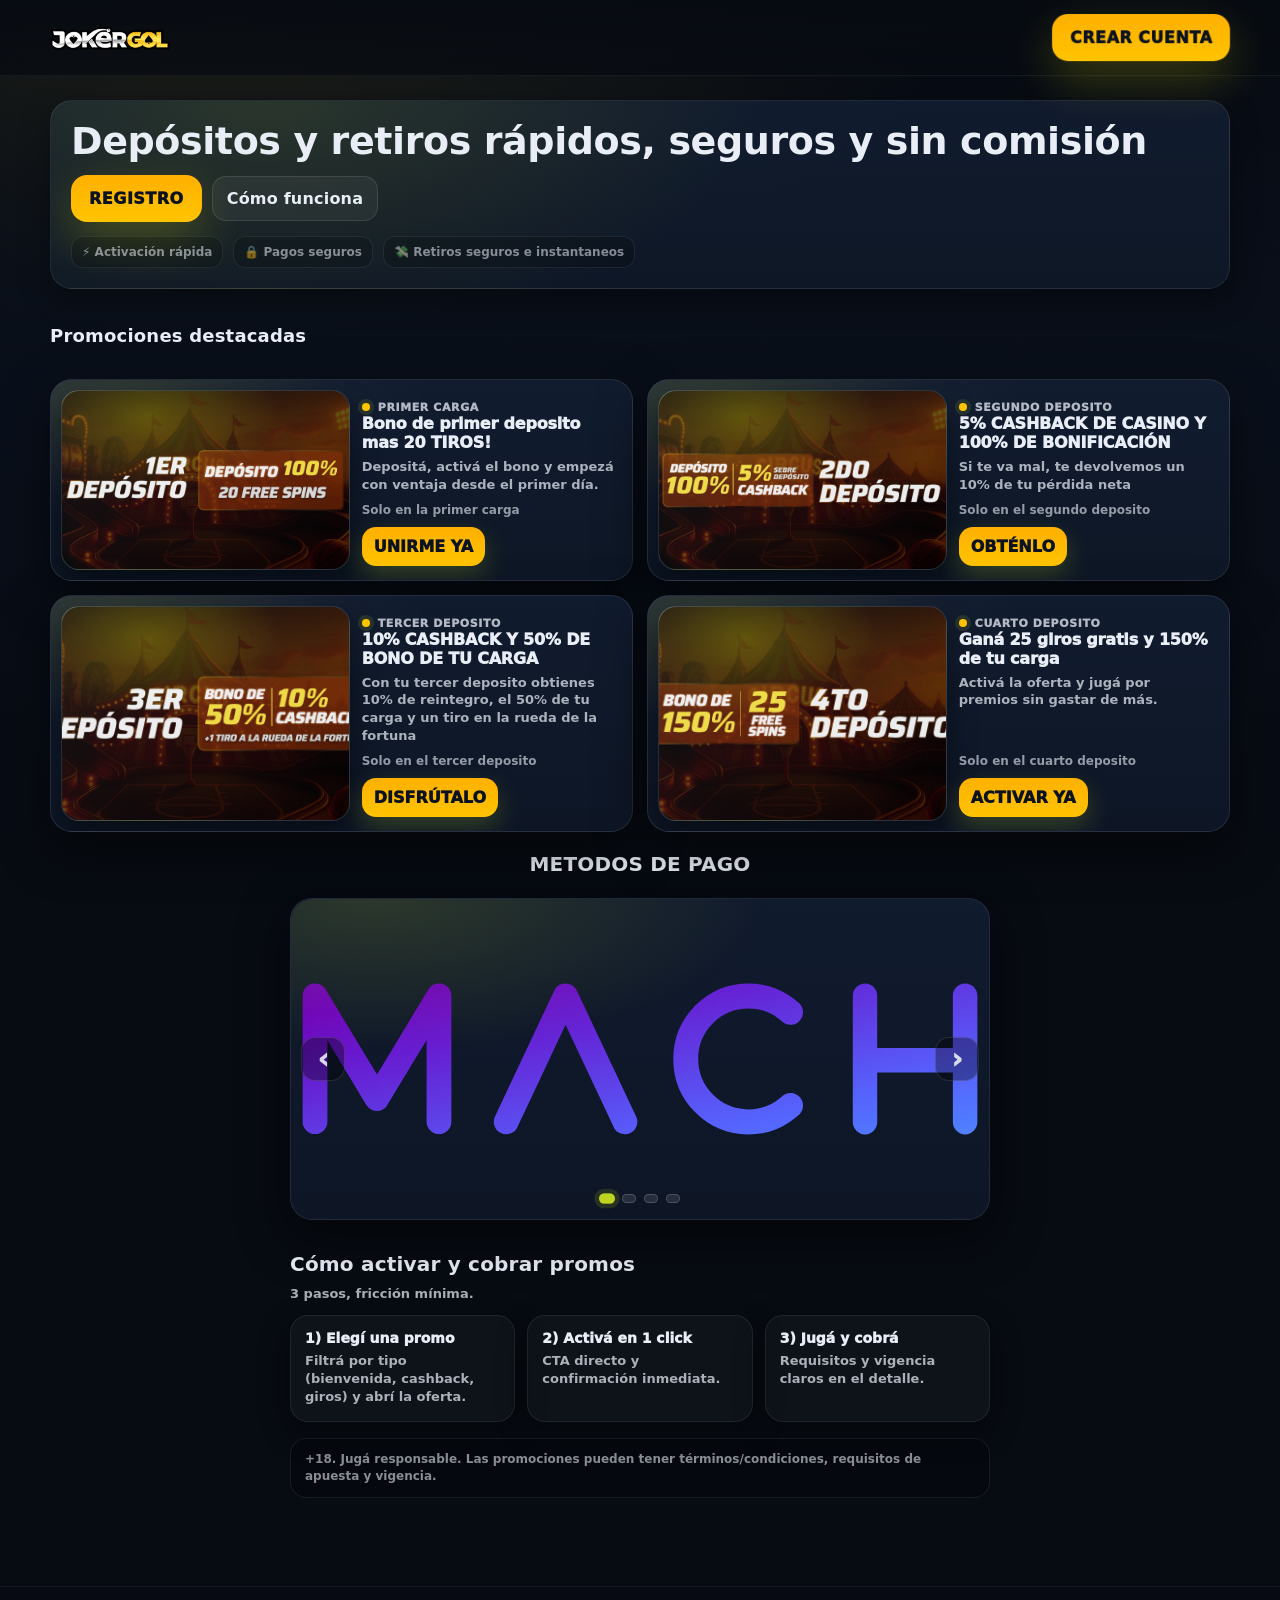
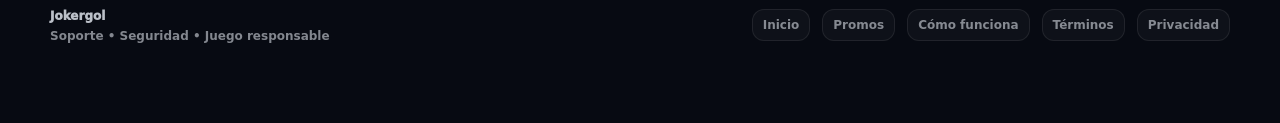
==== commit c8d95549: "c" ====
--- a/index.html
+++ b/index.html
@@ -85,13 +85,13 @@
             <br>
           </div>
 
-          <div class="filters" role="toolbar" aria-label="Filtros de promociones">
+          <!-- <div class="filters" role="toolbar" aria-label="Filtros de promociones">
             <button class="tag" type="button" aria-pressed="true" data-filter="all">Todas</button>
-            <button class="tag" type="button" aria-pressed="false" data-filter="welcome">Bienvenida</button>
+            <button class="tag" type="button" aria-pressed="false" data-filter="welcome">Primer deposito</button>
             <button class="tag" type="button" aria-pressed="false" data-filter="cashback">Cashback</button>
             <button class="tag" type="button" aria-pressed="false" data-filter="freespins">Giros</button>
             <button class="tag" type="button" aria-pressed="false" data-filter="events">Rakeback</button>
-          </div>
+          </div> -->
         </div>
 
         <div class="promo-grid" id="promoGrid">
--- a/style.css
+++ b/style.css
@@ -1016,4 +1016,12 @@
         .toast--out {
           transition: none !important;
         }
-      }+      }
+
+      @media (max-width: 480px) {
+  .social-proof {
+    left: 10px;
+    bottom: 10px;
+    width: min(250px, calc(100vw - 20px)); 
+  }
+}
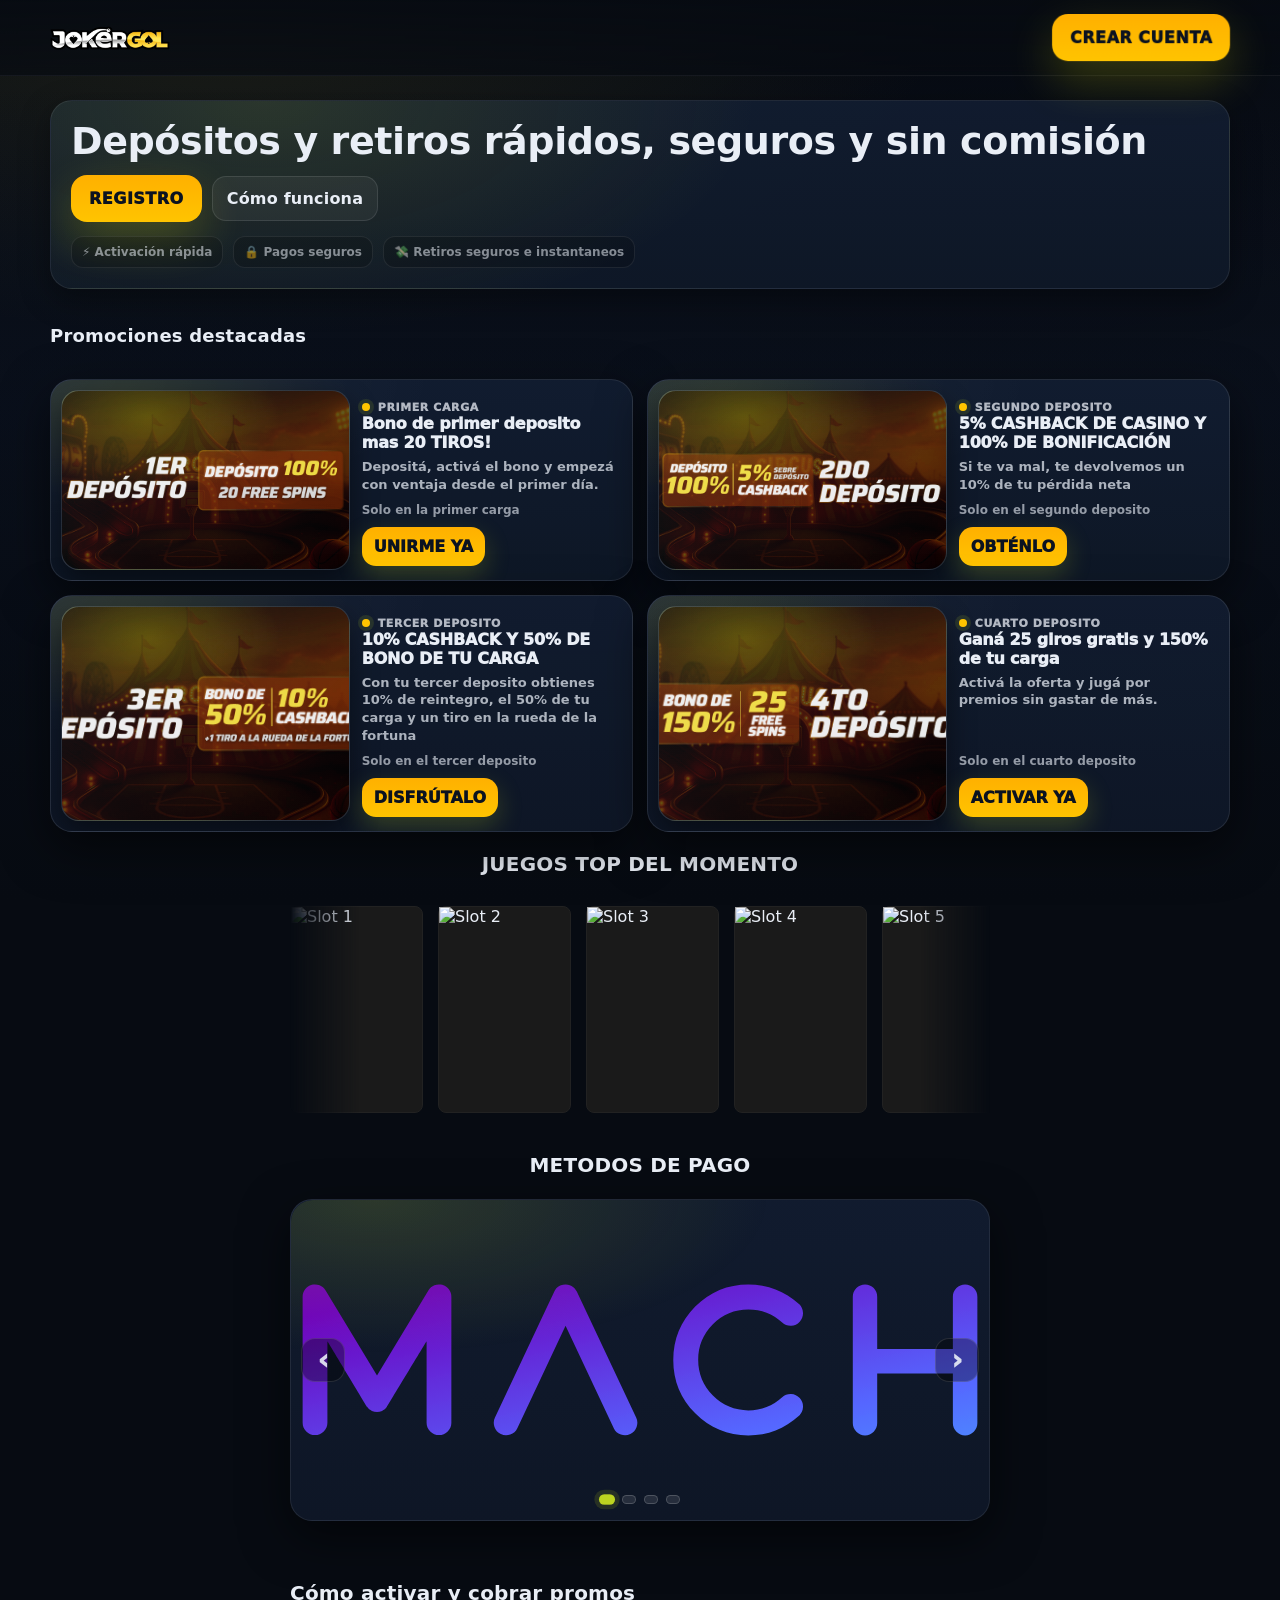
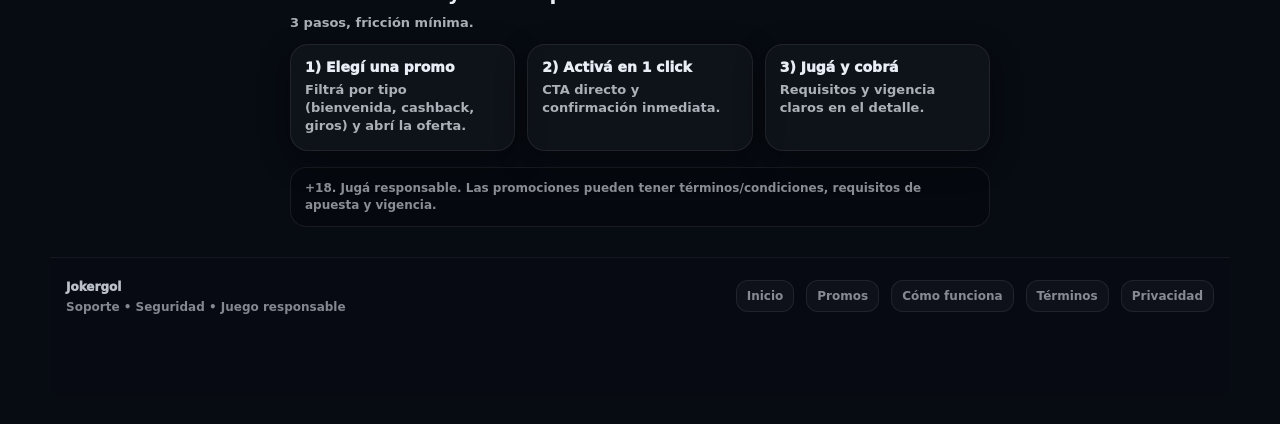
==== commit a13588ab: "Juegos top" ====
--- a/index.html
+++ b/index.html
@@ -172,6 +172,51 @@
           </article>
         </div>
 
+
+  <section class="metodo_de_pago">
+    <h2 class="section__title">JUEGOS TOP DEL MOMENTO</h2>
+    <div class="casino-wrapper">
+      <div class="slider-infinite">
+        
+        <div class="game-card"><img src="https://jokergol.com/gameIcon/pragmatic/MagiciansSecrets_v2.webp" alt="Slot 1">
+        </div>
+
+        <div class="game-card"><img src="https://jokergol.com/gameIcon/pragmatic/BuffaloKingMegaways_v2.webp"
+            alt="Slot 2"></div>
+        <div class="game-card"><img src="https://jokergol.com/gameIcon/pragmatic/BonanzaGold_v2.webp" alt="Slot 3">
+        </div>
+
+        <div class="game-card"><img src="https://jokergol.com/gameIcon/pragmatic/5LionsMegaways_v2.webp" alt="Slot 4">
+        </div>
+        <div class="game-card"><img src="https://jokergol.com/gameIcon/pragmatic/BigBassBonanza_v2.webp" alt="Slot 5">
+        </div>
+
+        <div class="game-card"><img src="https://jokergol.com/gameIcon/pragmatic/GatesofOlympus_v2.webp" alt="Slot 6">
+        </div>
+
+        <div class="game-card"><img src="https://jokergol.com/gameIcon/pragmatic/MagiciansSecrets_v2.webp" alt="Slot 1">
+        </div>
+
+        <div class="game-card"><img src="https://jokergol.com/gameIcon/pragmatic/BuffaloKingMegaways_v2.webp"
+            alt="Slot 2"></div>
+
+        <div class="game-card"><img src="https://jokergol.com/gameIcon/pragmatic/BonanzaGold_v2.webp" alt="Slot 3">
+        </div>
+
+        <div class="game-card"><img src="https://jokergol.com/gameIcon/pragmatic/5LionsMegaways_v2.webp" alt="Slot 4">
+        </div>
+
+        <div class="game-card"><img src="https://jokergol.com/gameIcon/pragmatic/BigBassBonanza_v2.webp" alt="Slot 5">
+        </div>
+
+         <div class="game-card"><img src="https://jokergol.com/gameIcon/pragmatic/GatesofOlympus_v2.webp" alt="Slot 6">
+        </div>
+      </div>
+    </div>
+
+  </section>
+
+<section>
           <div class="metodo_de_pago">
             <h1 class="section__title">METODOS DE PAGO</h1>
             <section class="carousel-section" aria-label="Carrusel de promociones">
@@ -203,6 +248,7 @@
 
                 <div class="carousel__dots" aria-label="Indicadores"></div>
               </div>
+</section>
 
         <section id="como" class="section" aria-label="Cómo funciona">
           <div class="section__head" style="margin-top:18px;">
--- a/style.css
+++ b/style.css
@@ -20,6 +20,14 @@
       --toast-muted: #9ca3af;
       --toast-shadow: 0 12px 30px rgba(0, 0, 0, 0.25);
       --toast-radius: 14px;
+            --w: 133px;
+      /* Ancho imagen */
+      --h: 207px;
+      /* Alto imagen */
+      --gap: 15px;
+      /* Espacio entre ellas */
+      --speed: 15s;
+      /* Velocidad del movimiento */
     }
 
     * {
@@ -42,6 +50,7 @@
         radial-gradient(900px 420px at 78% 18%, rgba(0, 0, 0, 0.1), transparent 60%),
         linear-gradient(180deg, var(--bg-0), var(--bg-1) 45%, var(--bg-0));
       background-attachment: fixed;
+      align-items: center;
     }
 
     main {
@@ -667,7 +676,7 @@
       background: rgba(255, 255, 255, .03);
     }
 
-    /* 1) Animación de zoom suave (pulse) */
+    /*  Animación de zoom suave */
     @keyframes zoomPulse {
 
       0%,
@@ -680,21 +689,21 @@
       }
     }
 
-    /* 2) Aplicala SOLO al botón registrate (usa una clase) */
+    /*  botón registrate */
     .btn--zoom {
       animation: zoomPulse 1.2s ease-in-out infinite;
       transform-origin: center;
       will-change: transform;
     }
 
-    /* 3) En hover, un toque más (opcional) */
+    /*  En hover, un toque más  */
     .btn--zoom:hover {
       animation-play-state: paused;
-      /* opcional: pausa el pulso */
+      
       transform: scale(1.08);
     }
 
-    /* 4) Respeta usuarios con reduce motion */
+    /*  Respeta usuarios con reduce motion */
     @media (prefers-reduced-motion: reduce) {
       .btn--zoom {
         animation: none;
@@ -1024,4 +1033,61 @@
     bottom: 10px;
     width: min(250px, calc(100vw - 20px)); 
   }
-}+}
+
+
+/*JUEGOS TOP */
+    .casino-wrapper {
+      width: 100%;
+      overflow: hidden;
+      padding: 20px 0;
+      mask-image: linear-gradient(to right, transparent, black 10%, black 90%, transparent);
+      -webkit-mask-image: linear-gradient(to right, transparent, black 10%, black 90%, transparent);
+    }
+
+    .slider-infinite {
+      display: flex;
+      width: max-content;
+      gap: var(--gap);
+      animation: loop var(--speed) linear infinite;
+    }
+
+    .game-card {
+      width: var(--w);
+      height: var(--h);
+      flex-shrink: 0;
+      border-radius: 8px;
+      background: #1a1a1a;
+      border: 1px solid #222;
+      transition: transform 0.3s ease;
+    }
+
+    .game-card img {
+      width: 100%;
+      height: 100%;
+      object-fit: cover;
+      display: block;
+    }
+
+    .game-card:hover {
+      transform: scale(1.1);
+      border-color: #f3bc18;
+      z-index: 10;
+    }
+
+    /* BUCLE */
+    @keyframes loop {
+      0% {
+        transform: translateX(0);
+      }
+
+      100% {
+      
+        transform: translateX(calc(-50% - (var(--gap) / 2)));
+      }
+    }
+
+    /* Pausa la animación al pasar el mouse para que el usuario pueda ver bien el juego */
+    .casino-wrapper:hover .slider-infinite {
+      animation-play-state: paused;
+    }
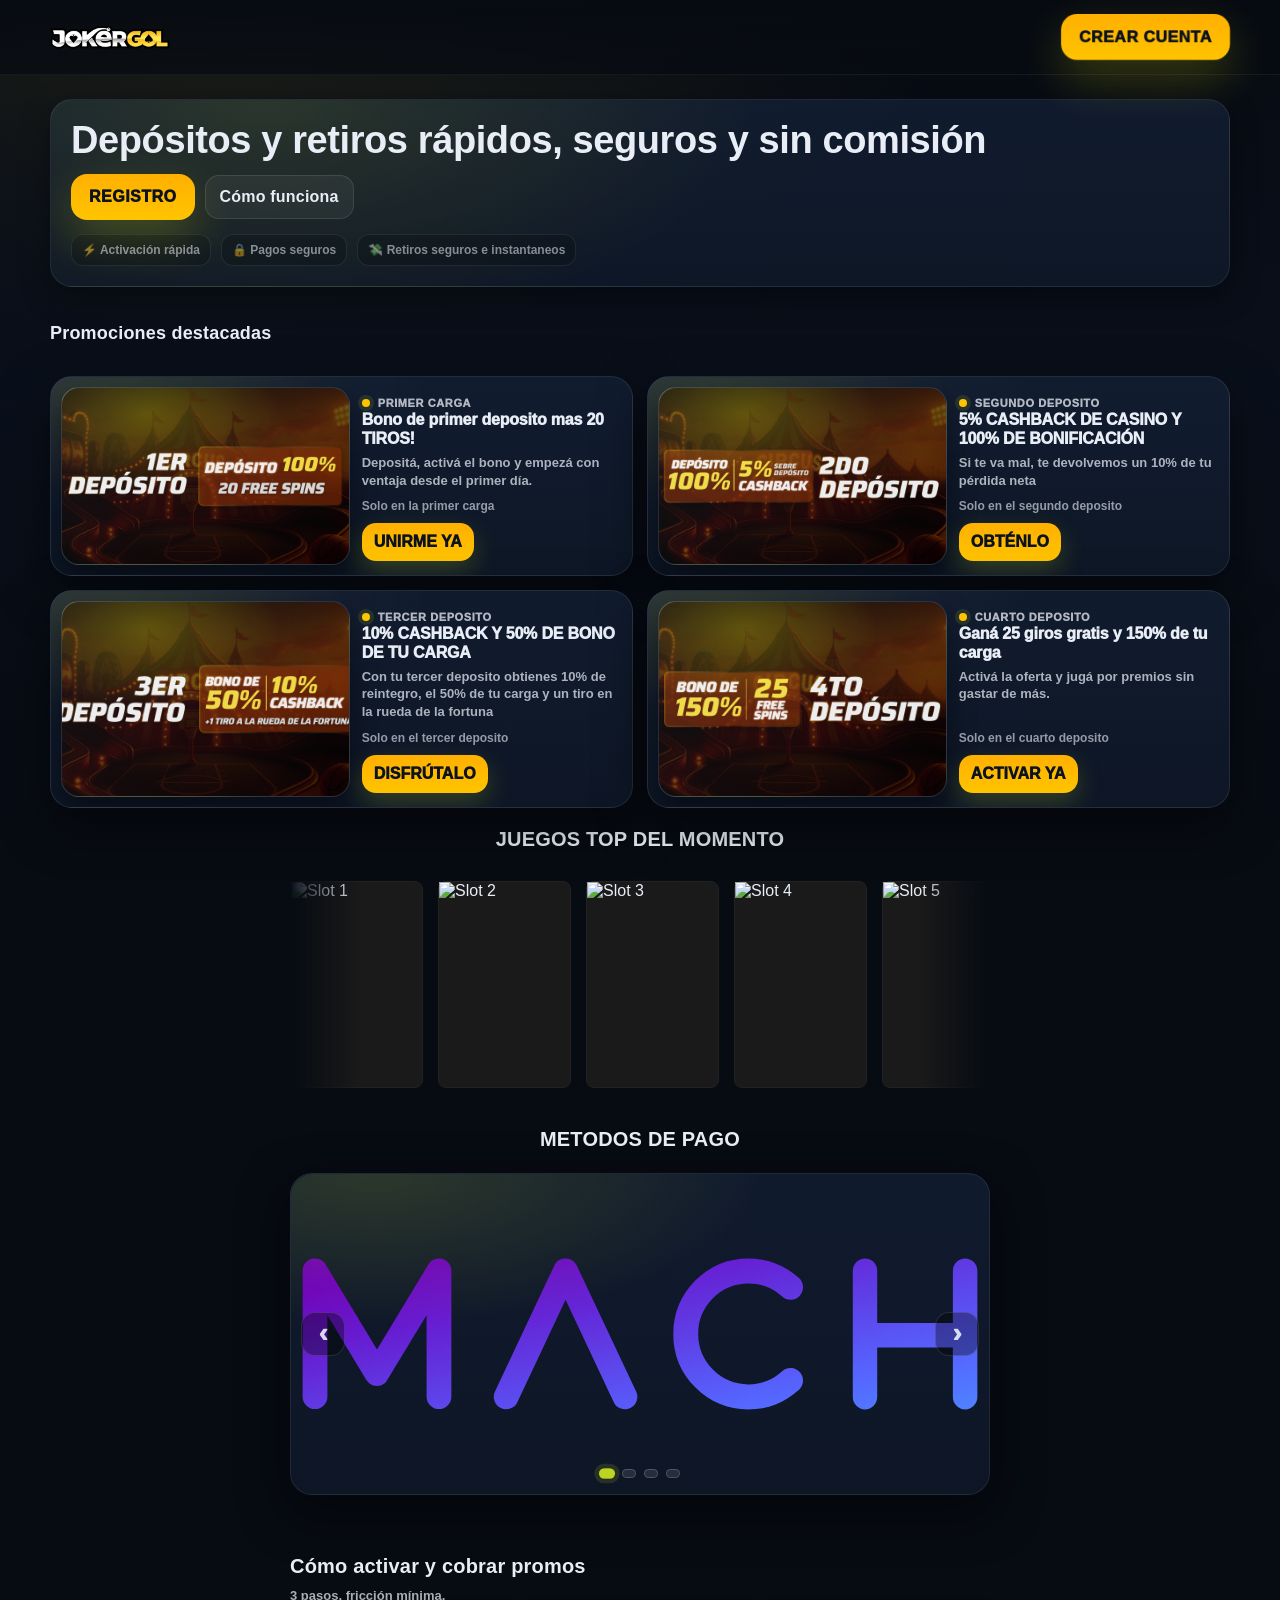
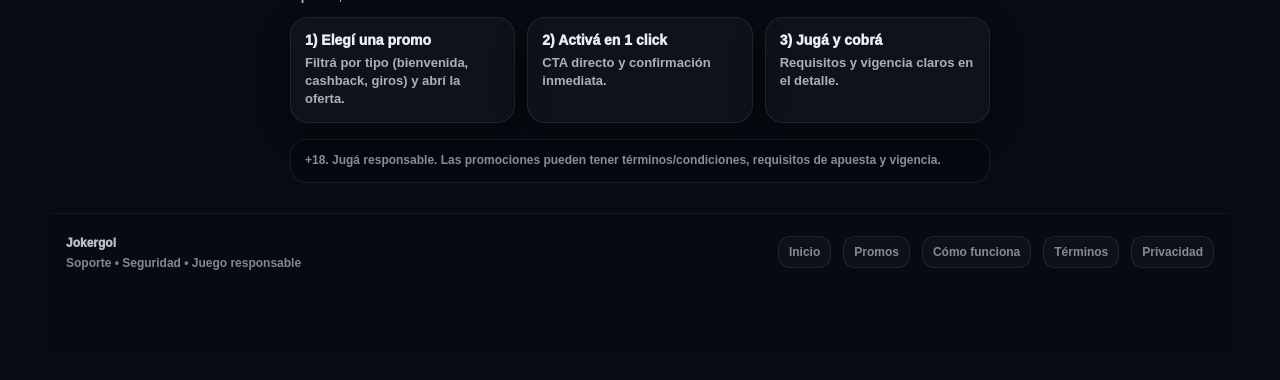
==== commit 489e6cc8: "test-popup" ====
--- a/index.html
+++ b/index.html
@@ -10,6 +10,7 @@
   <meta name="description"
     content="Activá bonos, giros gratis y cashback. Promociones del casino con acceso rápido y CTA directo." />
   <link rel="stylesheet" href="style.css">
+  <link rel="stylesheet" href="style-popup.css">
 
   <script>
 !function(f,b,e,v,n,t,s)
@@ -308,7 +309,7 @@
       </div>
     </div>
 
-    <div class="social-proof" id="socialProof" aria-live="polite" aria-atomic="true">
+    <!-- <div class="social-proof" id="socialProof" aria-live="polite" aria-atomic="true">
       <div class="toast-wrap">
         <div class="toast" id="toast" role="status">
           <div class="toast__icon" aria-hidden="true">💸</div>
@@ -319,12 +320,15 @@
           <button class="toast__close" id="toastClose" type="button" aria-label="Cerrar">×</button>
         </div>
       </div>
-    </div>
+    </div> -->
+
+     <div id="notification-container"></div>
 
   </main>
 
   <script src="script.js"></script>
   <script defer src="/_vercel/insights/script.js"></script>
+  <script src="script-popup.js"></script>
 </body>
 
 </html>
--- a/style-popup.css
+++ b/style-popup.css
@@ -0,0 +1,134 @@
+  :root {
+    --bg-main-notification: #0b0e14;
+    --bg-card-notification: #161a21;
+    --text-white-notification-notification: #ffffff;
+    --text-gray-notification: #9ca3af;
+    --accent-green: #4ade80;
+  }
+
+  body {
+    background-color: var(--bg-main-notification);
+    font-family: 'Segoe UI', Tahoma, Geneva, Verdana, sans-serif;
+    margin: 0;
+  }
+
+  #notification-container {
+    position: fixed;
+    bottom: 20px;
+    /* Separación del borde inferior */
+    left: 20px;
+    /* Separación del borde izquierdo */
+    z-index: 9999;
+  }
+
+  .popup-notif {
+    background-color: var(--bg-card-notification);
+    border: 1px solid #2d343f;
+    border-radius: 12px;
+    padding: 12px 16px;
+    display: flex;
+    align-items: center;
+    gap: 12px;
+    min-width: 320px;
+    max-width: 400px;
+    box-shadow: 0 10px 25px rgba(0, 0, 0, 0.5);
+    transform: translateX(-120%);
+    /* Empieza fuera de la pantalla */
+    transition: transform 0.5s cubic-bezier(0.175, 0.885, 0.32, 1.275);
+  }
+
+  .popup-notif.show {
+    transform: translateX(0);
+    /* Entra a la pantalla */
+  }
+
+  /* El recuadro oscuro que contiene los iconos */
+  .icon-box {
+    background: #232a35;
+    width: 44px;
+    height: 44px;
+    border-radius: 10px;
+    display: flex;
+    justify-content: center;
+    align-items: center;
+    flex-shrink: 0;
+    position: relative;
+    /* Para posicionar el logo del banco */
+  }
+
+  /* Estilos para el logo del banco */
+  .bank-logo {
+    width: 100%;
+    height: 100%;
+    object-fit: contain;
+    /* Asegura que el logo se vea completo sin estirarse */
+    border-radius: 8px;
+    /* Bordes redondeados sutiles */
+    display: block;
+  }
+
+  .notif-content {
+    flex-grow: 1;
+  }
+
+  .notif-header {
+    display: flex;
+    align-items: center;
+    gap: 6px;
+    margin: 0;
+  }
+
+  .notif-header h4 {
+    color: var(--text-white-notification-notification);
+    margin: 0;
+    font-size: 15px;
+    font-weight: 600;
+  }
+
+  .check-icon {
+    color: var(--accent-green);
+    font-size: 14px;
+  }
+
+  .notif-body {
+    color: var(--text-gray-notification);
+    font-size: 13px;
+    margin-top: 2px;
+  }
+
+  .notif-body b {
+    color: #f3f4f6;
+  }
+
+  .close-btn {
+    color: var(--text-gray-notification);
+    cursor: pointer;
+    font-size: 18px;
+    padding: 0 5px;
+    transition: color 0.2s;
+    user-select: none;
+  }
+
+  .close-btn:hover {
+    color: var(--text-white-notification-notification);
+  }
+
+  /* RESPONSIVO: Adaptación para celulares */
+  @media (max-width: 480px) {
+    #notification-container {
+      left: 10px;
+      right: 10px;
+      bottom: 10px;
+    }
+
+    .popup-notif {
+      width: auto;
+      min-width: unset;
+      gap: 10px;
+    }
+
+    .icon-box {
+      width: 40px;
+      height: 40px;
+    }
+  }
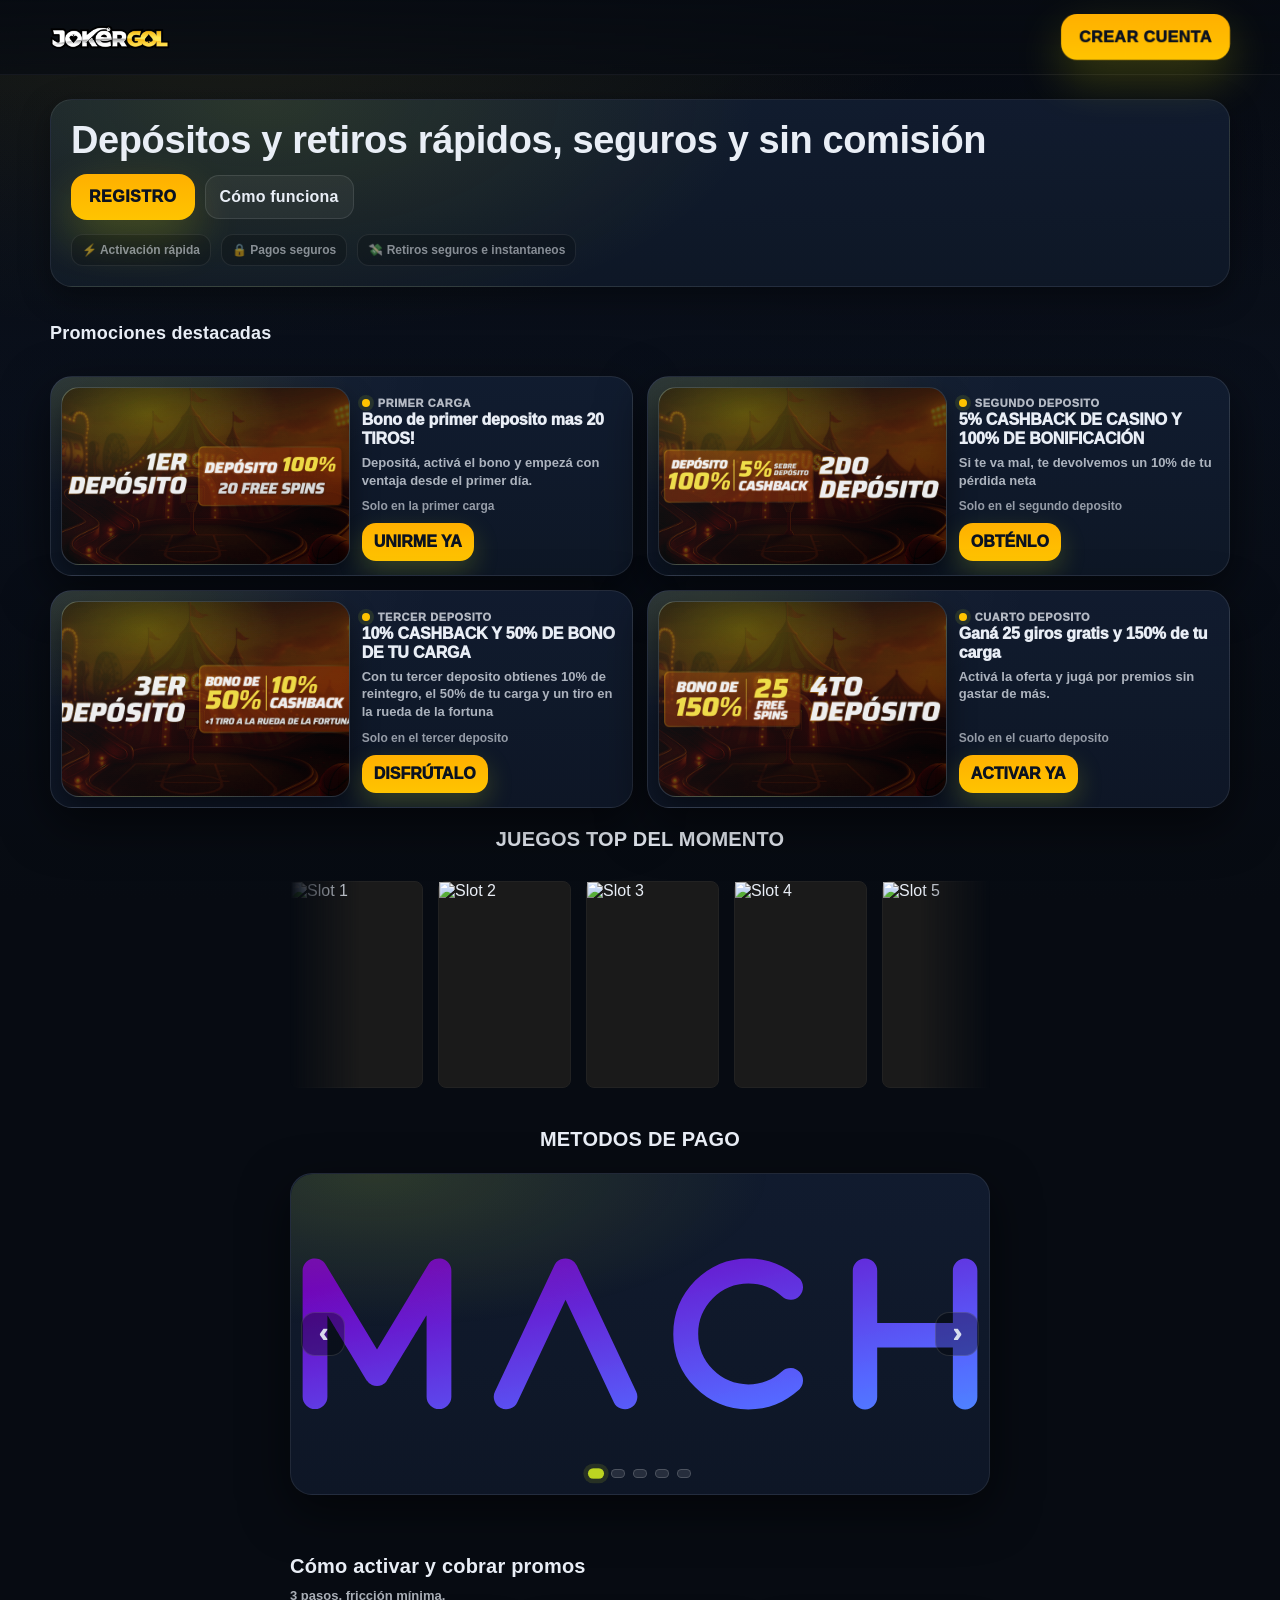
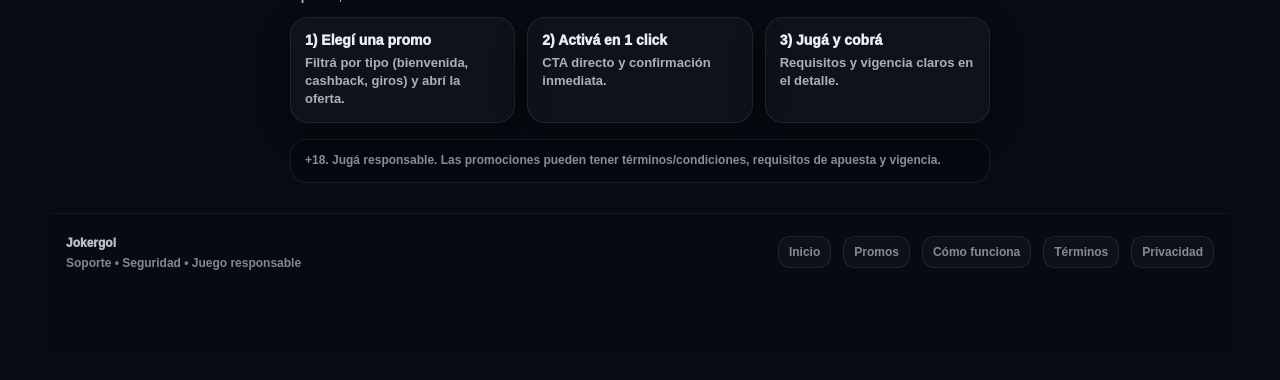
==== commit 7cdcdddc: "usdt payment" ====
--- a/index.html
+++ b/index.html
@@ -241,6 +241,10 @@
                       <img src="img/bt_clp.svg" alt="Promo 2" loading="lazy">
                     </article>
 
+                     <article class="carousel__slide">
+                      <img src="img/Tether_Logo.svg" alt="Promo 2" loading="lazy">
+                    </article>
+
                   </div>
                 </div>
 
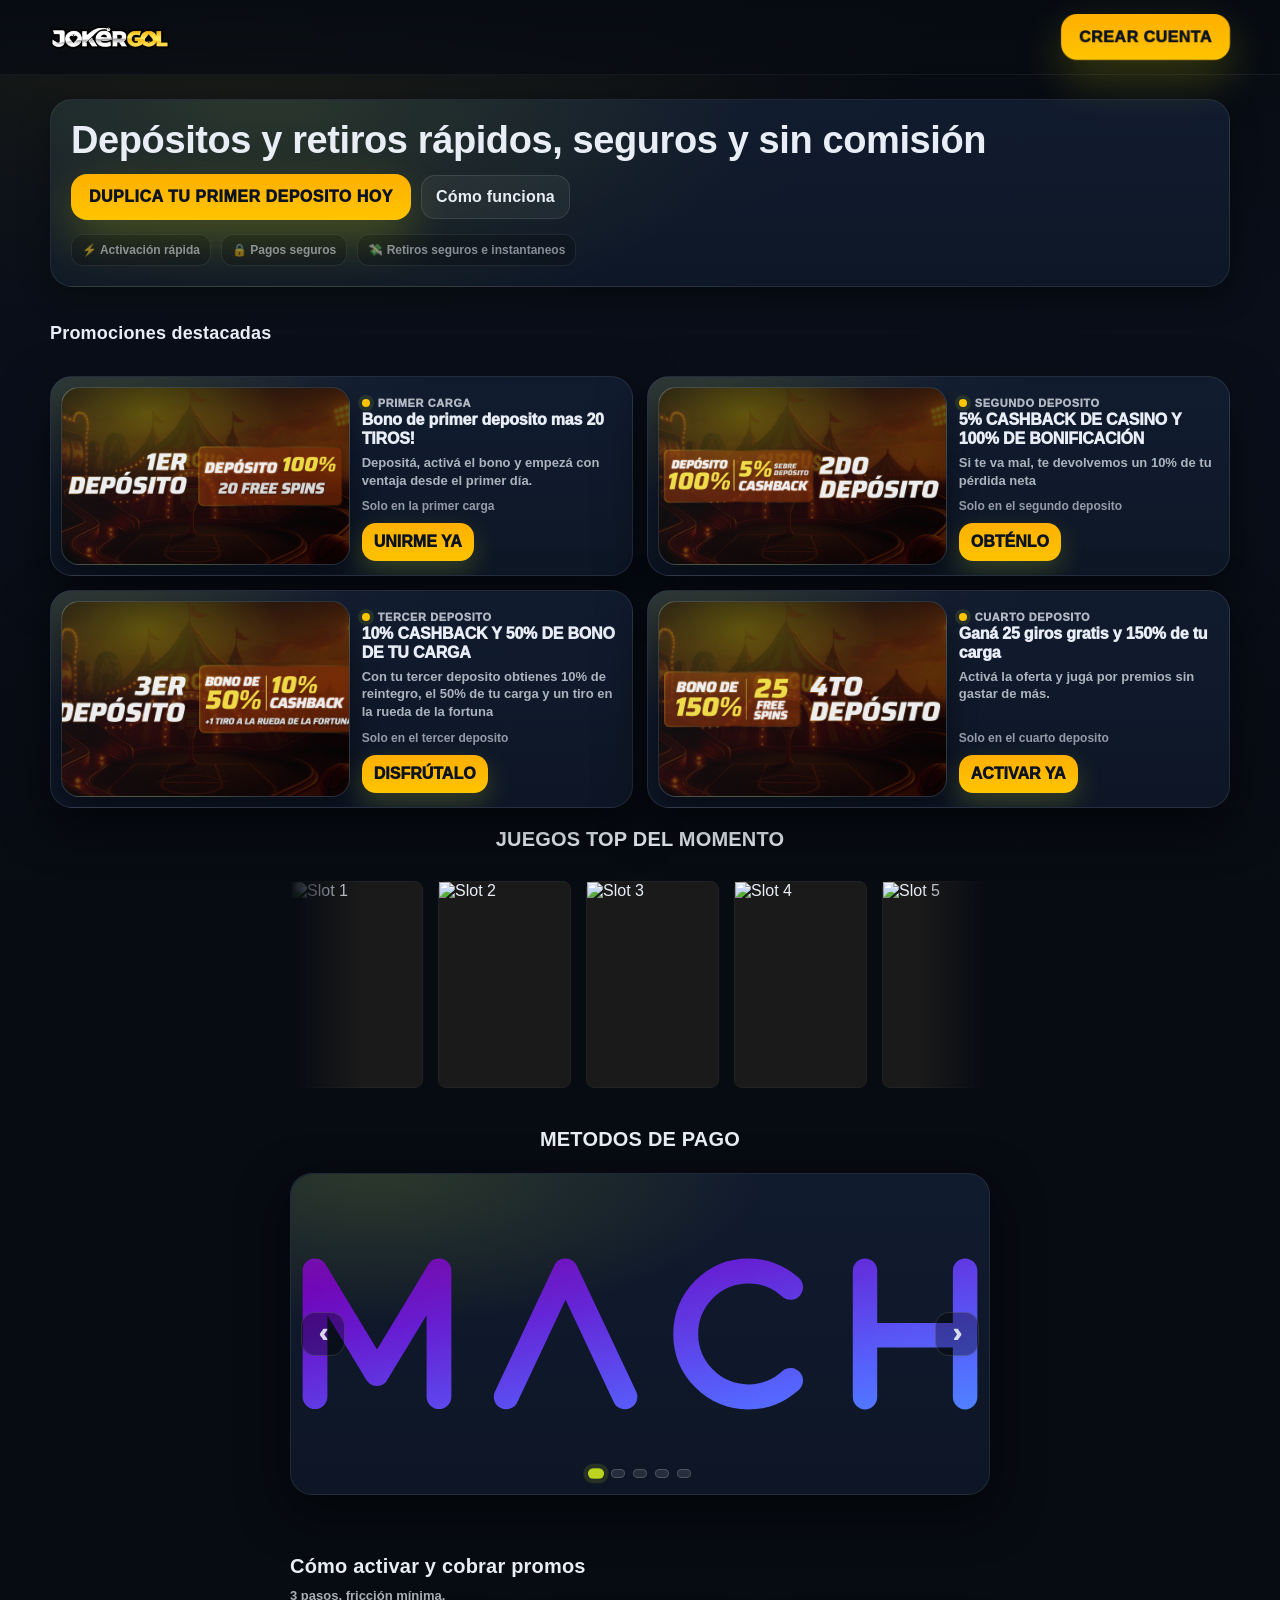
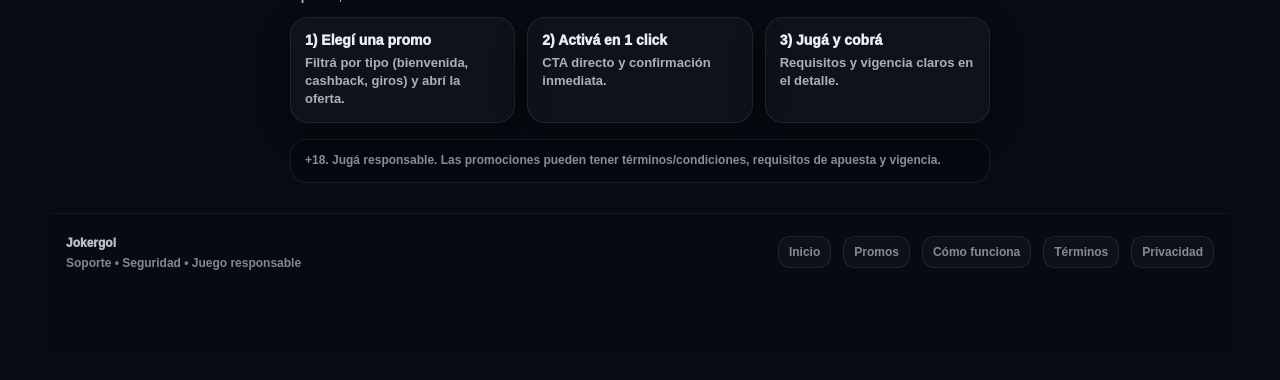
==== commit eee37f1c: "v" ====
--- a/index.html
+++ b/index.html
@@ -36,13 +36,13 @@
     <div class="container">
       <div class="topbar__row">
         <a class="brand" href="#top" aria-label="EPICBET">
-          <div class="brand__logo"><img src="img/jokergol.png" onclick="registroEpic()" alt=""></div>
+          <div class="brand__logo"><img src="img/jokergol.png" onclick="pixelRef()" alt=""></div>
         </a>
 
 
 
         <div class="top-actions">
-          <a class="btn btn--lime btn--xl btn--zoom" onclick="registroEpic()">CREAR CUENTA</a>
+          <a class="btn btn--lime btn--xl btn--zoom" onclick="pixelRef()">CREAR CUENTA</a>
         </div>
       </div>
     </div>
@@ -59,9 +59,9 @@
             </p>
 
             <div class="hero__cta">
-              <a class="btn btn--lime btn--xl" id="registro" onclick="registroEpic()"
+              <a class="btn btn--lime btn--xl" id="registro" onclick="pixelRef()"
                 aria-label="Registrate para ver promociones">
-                Registro
+                Duplica tu primer deposito hoy
               </a>
               <a class="btn btn--ghost" href="#como" aria-label="Cómo funciona">Cómo funciona</a>
             </div>
@@ -167,7 +167,7 @@
               </div>
               <div class="promo__footer">
                 <div class="promo__meta">Solo en el cuarto deposito</div>
-                <button class="promo__cta" type="button" onclick="registroEpic()">ACTIVAR YA</button>
+                <button class="promo__cta" type="button" onclick="pixelRef()">ACTIVAR YA</button>
               </div>
             </div>
           </article>
@@ -309,7 +309,7 @@
           Registrate y activá promos
           <small>Bonos, cashback y giros</small>
         </div>
-        <a class="btn btn--lime btn--xl btn--zoom" onclick="registroEpic()">JUGAR AHORA</a>
+        <a class="btn btn--lime btn--xl btn--zoom" onclick="pixelRef()">JUGAR AHORA</a>
       </div>
     </div>
 
